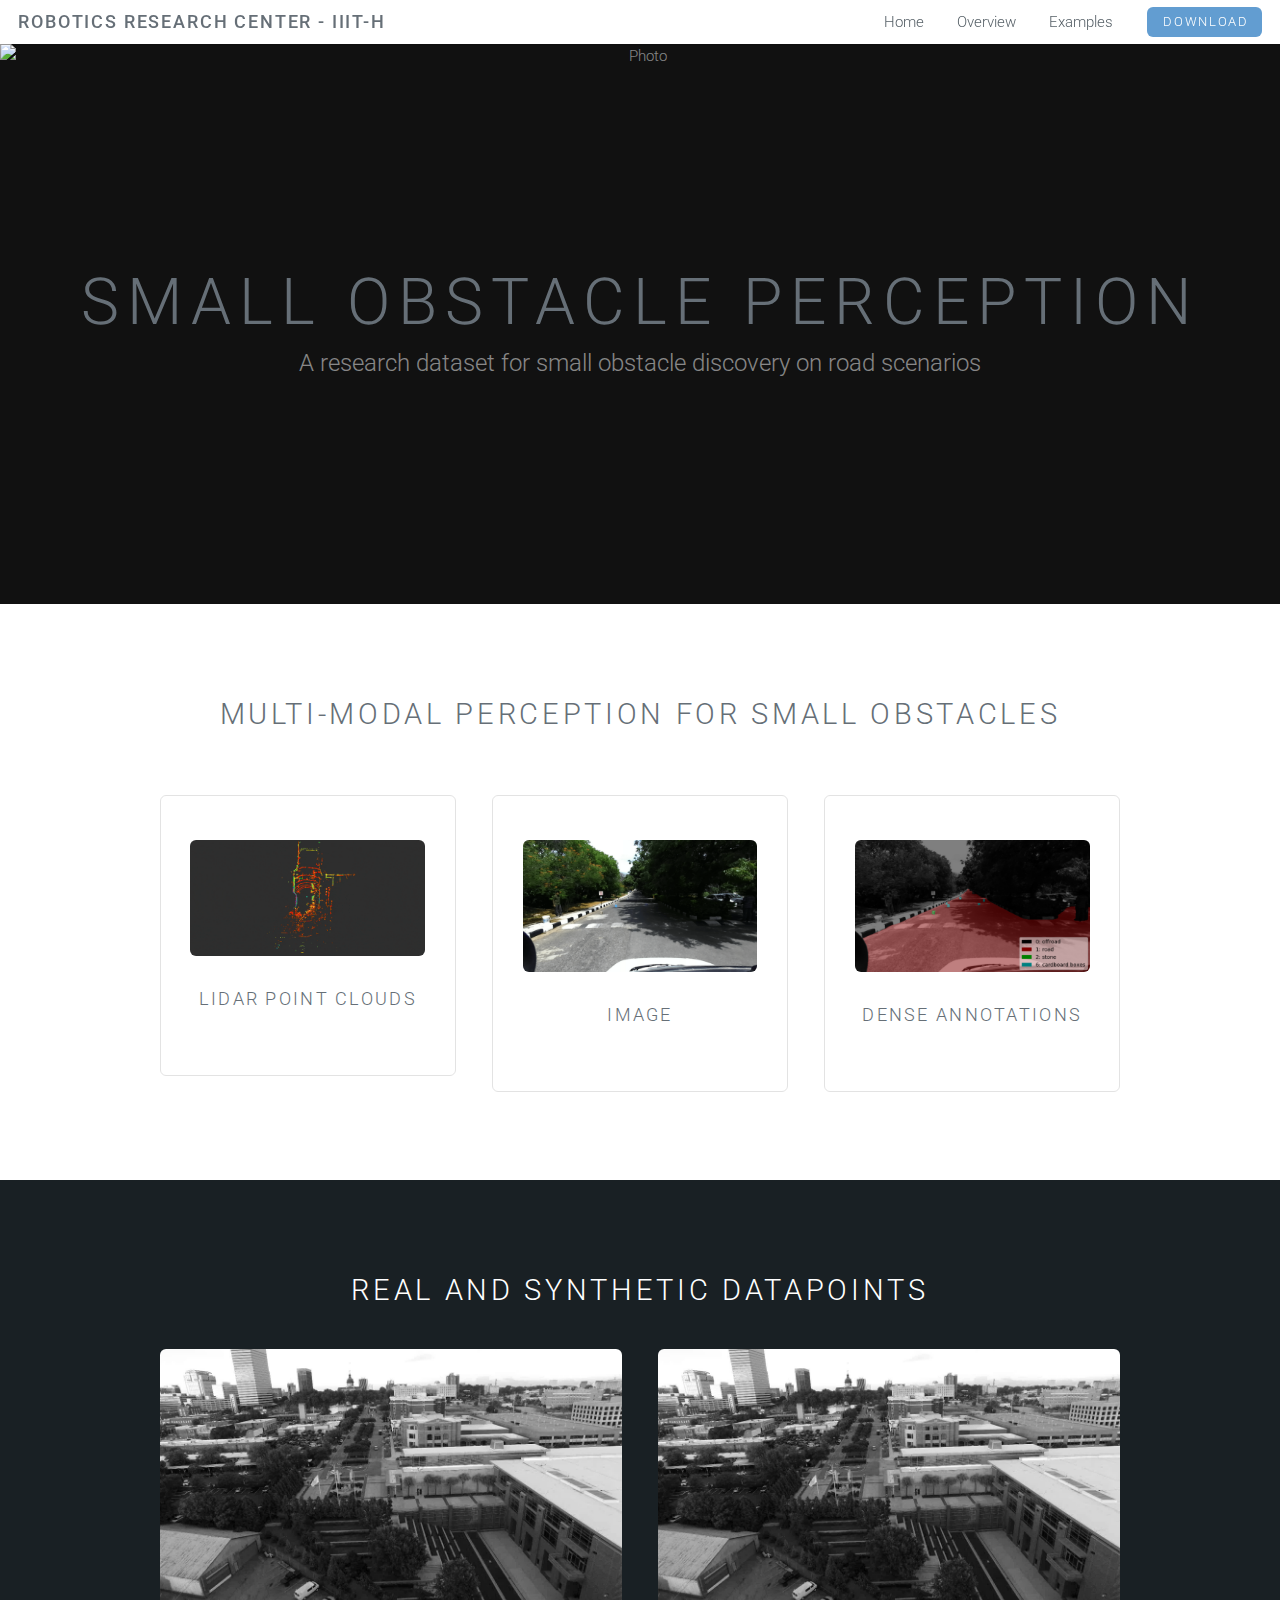
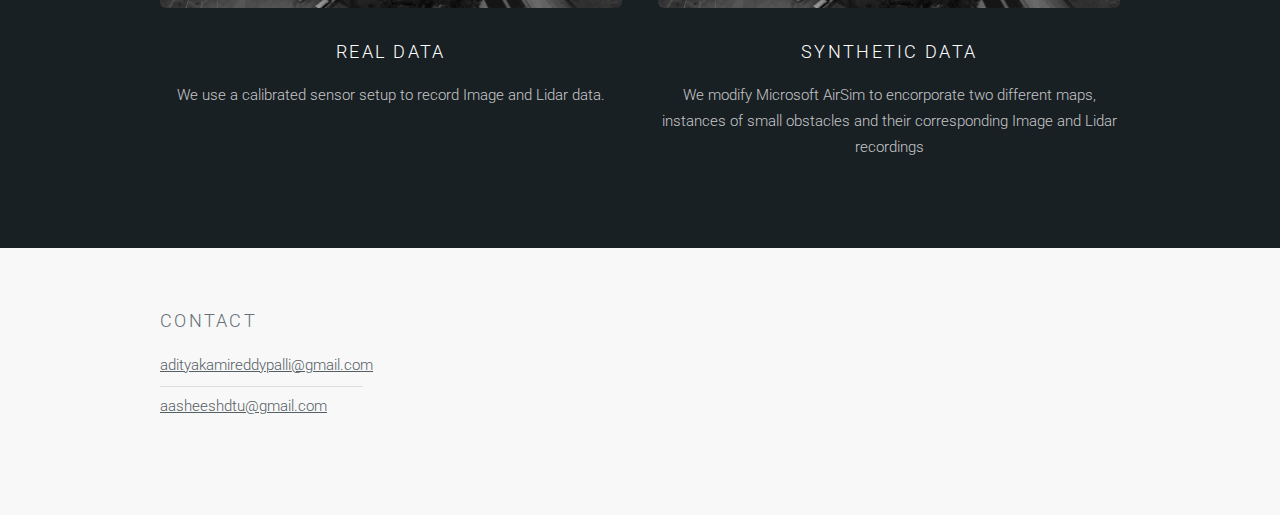
==== index.html @ 4ed05c09 "Added lazy loading" ====
<!DOCTYPE HTML>
<!--
	Ion by TEMPLATED
	templated.co @templatedco
	Released for free under the Creative Commons Attribution 3.0 license (templated.co/license)
-->
<html>
	<head>
		<title>SOD</title>
		<meta http-equiv="content-type" content="text/html; charset=utf-8" />
		<meta name="description" content="" />
		<meta name="keywords" content="" />
		<!--[if lte IE 8]><script src="js/html5shiv.js"></script><![endif]-->
		<script src="js/jquery.min.js"></script>
		<script src="js/skel.min.js"></script>
		<script src="js/skel-layers.min.js"></script>
		<script src="js/init.js"></script>
<!-- 		<script>
			window.addEventListener('load', function(){
				var allimages= document.getElementsByTagName('img');
				for (var i=0; i<allimages.length; i++) {
					if (allimages[i].getAttribute('data-src')) {
						allimages[i].setAttribute('src', allimages[i].getAttribute('data-src'));
  				    }
  				}
			}, false)
		</script> -->
		<script src="js/echo.js"></script>
		<script>
			echo.init({
		    callback: function (element, op) {
 		       console.log(element, 'has been', op + 'ed')
  	  }
		});

		// echo.render(); is also available for non-scroll callbacks
		</script>
		<noscript>
			<link rel="stylesheet" href="css/skel.css" />
			<link rel="stylesheet" href="css/style.css" />
			<link rel="stylesheet" href="css/style-xlarge.css" />
		</noscript>
	</head>
	<body id="top">

		<!-- Header -->

		<!--<img src="./images/logo.png" class="img-fluid" alt="Responsive image">-->
			<header id="header" class="skel-layers-fixed">
				<h1><a href="https://robotics.iiit.ac.in/">Robotics Research Center - IIIT-H</a></h1>
				<nav id="nav">
					<ul>
						<li><a href="index.html">Home</a></li>
						<!-- <li><a href="index.html">News</a></li> -->
						<li><a href="no-sidebar.html">Overview</a></li>
						<li><a href="examples.html">Examples</a></li>
						<!-- <li><a href="news.html">Download</a></li> -->
						<!-- <li><a href="news.html">Submit</a></li> -->
						<li><a href="download.html" class="button special">Download</a></li>
					</ul>
				</nav>
			</header>

		<!-- Banner -->
		<section id="banner">
<!-- 			<img class="lazy" src="placeholder-image.jpg" data-src="image-to-lazy-load-1x.jpg" data-srcset="image-to-lazy-load-2x.jpg 2x, image-to-lazy-load-1x.jpg 1x" alt="I'm an image!">
 -->
				<img src="images/banner.jpg"alt="Photo" data-echo="images/banner/index/test_banner.gif"  />

 				<!-- <img src="images/banner.jpg" data-src="images/banner/index/test_banner.gif" /> -->
				<!-- <img src="images/banner/index/test_banner.gif"> -->
				<!-- </img> -->
				<div class="inner">
					<h1>Small Obstacle Perception</h1>
					<p>A research dataset for small obstacle discovery on road scenarios<br />
					<!--designed by <a href="https://templated.co/">TEMPLATED</a> and released under the Creative Commons License.</p> -->
					
			<!-- 	</div>
				   <div style="position:absolute;z-index:1">
      				<img src="images/test_banner.gif">
   				</div> -->
			</section>

		<!-- 	<section id="banner">
				<div class="inner">
					<h2>This is Ion</h2>
					<p>A free responsive template by <a href="http://templated.co">TEMPLATED</a></p>
					<ul class="actions">
						<li><a href="#content" class="button big special">Sign Up</a></li>
						<li><a href="#elements" class="button big alt">Learn More</a></li>
					</ul>
				</div>
			</section> -->

		<!-- One -->
			<section id="one" class="wrapper style1">
				<header class="major">
					<h2>Multi-modal perception for small obstacles</h2>
				</header>
				<div class="container">
					<div class="row">
						<div class="4u">
							<section class="special box">
								<img class="image fit" src="images/banner.jpg"alt="Photo" data-echo="images/lidar2-min.gif"  />

								<!-- <a href="#" class="image fit"><img src="images/lidar2-min.gif" alt="" /></a> -->
								<h3>Lidar Point clouds</h3>
								<p></p>
							</section>
						</div>
						<div class="4u">
							<section class="special box">
								<img class="image fit" src="images/banner.jpg"alt="Photo" data-echo="images/data_image-min.png"  />

								<!-- <a href="#" class="image fit"><img src="images/data_image-min.png" alt="" /></a> -->
								<h3>Image</h3>
								<p></p>
							</section>
						</div>
						<div class="4u">
							<section class="special box">
								<img class="image fit" src="images/banner.jpg"alt="Photo" data-echo="images/dense_anno.png"  />

								<!-- <a href="#" class="image fit"><img src="images/dense_anno.png" alt="" /></a> -->
								<h3>Dense Annotations</h3>
								<p></p>
							</section>
						</div>
					</div>
				</div>
			</section>
			
		<!-- Two -->
			<section id="two" class="wrapper style2">
				<header class="major">
					<h2>Real and Synthetic Datapoints</h2>
					<p></p>
				</header>
				<div class="container">
					<div class="row">
						<div class="6u">
							<section class="special">
								<img class="image fit" src="images/banner.jpg"alt="Photo" data-echo="images/real-min.png"   />

								<!-- <a href="#" class="image fit"><img src="images/real-min.png" alt="" /></a> -->
								<h3>Real Data</h3>
								<p>We use a calibrated sensor setup to record Image and Lidar data.</p>
						
							</section>
						</div>
						<div class="6u">
							<section class="special">
								<img class="image fit" src="images/banner.jpg"alt="Photo" data-echo="images/synthetic-min.png"   />

								<!-- <a href="#" class="image fit"><img src="images/synthetic-min.png" alt="" /></a> -->
								<h3>Synthetic Data</h3>
								<p>We modify Microsoft AirSim to encorporate two different maps, instances of small obstacles and their corresponding Image and Lidar recordings</p>
							</section>
						</div>
					</div>
				</div>
			</section>

		<!-- Three -->
			<!--<section id="three" class="wrapper style1">
				<div class="container">
					<div class="row">
						<div class="8u">
							<section>
								<h2>Why small obstacle discovery ?</h2>
								<a href="#" class="image fit"><img src="images/pic03.jpg" alt="" /></a>
								<p>Advances in traditional Computer Vision problems, with the advent of Deep Learning, have notably percolated into industrial applications, particularly within the domain of Perception for Autonomous Intelligent Systems. Many computer vision tasks have been successfully tackled with Deep Learning techniques, particularly using Deep Convolutional Neural Networks.  The state-of-the-art in Object-detection, semantic-segmentation and instance-segmentation has been well researched and documented. These networks act as function approximators for various features present in the RGB image. Their abilities are particularly accentuated when the image has distinct features, which is why networks are able to pick up signal from noise.</p>
								<p>Small obstacles fall under the precarious position of being randomly classified, primarily because of a certain degree of lack of discernible features. Due to a general skew in their pixel frequency and their size within the frame, it seems difficult for neural networks to approximate small obstacle functions. Naturally, the question then arises, how do we pick up on small obstacle signal?</p>
								<p>We release this dataset to pose this question to the research community. We provide two modes of sensor data. Dense RGB information, which is how traditionally this problem has been tackled, and Sparse Lidar depth. Images have been densely annotated. As of now, we restrict the labels to multiple instances of small obstacles, road and off-road. We also plan to release our benchmark on this dataset</p>
							</section>
						</div>
						<div class="4u">
							<section>
								<h3>Magna massa blandit</h3>
								<p>Feugiat amet accumsan ante aliquet feugiat accumsan. Ante blandit accumsan eu amet tortor non lorem felis semper. Interdum adipiscing orci feugiat penatibus adipiscing col cubilia lorem ipsum dolor sit amet feugiat consequat.</p>
								<ul class="actions">
									<li><a href="#" class="button alt">Learn More</a></li>
								</ul>
							</section>
							<hr />
							<section>
								<h3>Ante sed commodo</h3>
								<ul class="alt">
									<li><a href="#">Erat blandit risus vis adipiscing</a></li>
									<li><a href="#">Tempus ultricies faucibus amet</a></li>
									<li><a href="#">Arcu commodo non adipiscing quis</a></li>
									<li><a href="#">Accumsan vis lacinia semper</a></li>
								</ul>
							</section>
						</div>
					</div>
				</div>
			</section>-->	
			
		<!-- Footer -->
			<footer id="footer">
				<div class="container">
					<div class="row double">
						<div class="6u">
							<div class="row collapse-at-2">
								<div class="6u">
									<h3>Contact</h3>
									<ul class="alt">
										<li><a href="#">adityakamireddypalli@gmail.com</a></li>
										<li><a href="#">aasheeshdtu@gmail.com</a></li>
									</ul>
								</div>
								<div class="6u">
									<!--<h3>Faucibus</h3>
									<ul class="alt">
										<li><a href="#">Nascetur nunc varius</a></li>
										<li><a href="#">Vis faucibus sed tempor</a></li>
										<li><a href="#">Massa amet lobortis vel</a></li>
										<li><a href="#">Nascetur nunc varius</a></li>
									</ul>-->
								</div>
							</div>
						</div>
						<div class="6u">
							<!--<h2>Aliquam Interdum</h2>
							<p>Blandit nunc tempor lobortis nunc non. Mi accumsan. Justo aliquet massa adipiscing cubilia eu accumsan id. Arcu accumsan faucibus vis ultricies adipiscing ornare ut. Mi accumsan justo aliquet.</p>-->
							<!--<ul class="icons">
								<li><a href="#" class="icon fa-twitter"><span class="label">Twitter</span></a></li>
								<li><a href="#" class="icon fa-facebook"><span class="label">Facebook</span></a></li>
								<li><a href="#" class="icon fa-instagram"><span class="label">Instagram</span></a></li>
								<li><a href="#" class="icon fa-linkedin"><span class="label">LinkedIn</span></a></li>
								<li><a href="#" class="icon fa-pinterest"><span class="label">Pinterest</span></a></li>
							</ul>-->
						</div>
					</div>
				
				</div>
			</footer>

	</body>
</html>
---- css/skel.css ----
/* Resets (http://meyerweb.com/eric/tools/css/reset/ | v2.0 | 20110126 | License: none (public domain)) */

	html,body,div,span,applet,object,iframe,h1,h2,h3,h4,h5,h6,p,blockquote,pre,a,abbr,acronym,address,big,cite,code,del,dfn,em,img,ins,kbd,q,s,samp,small,strike,strong,sub,sup,tt,var,b,u,i,center,dl,dt,dd,ol,ul,li,fieldset,form,label,legend,table,caption,tbody,tfoot,thead,tr,th,td,article,aside,canvas,details,embed,figure,figcaption,footer,header,hgroup,menu,nav,output,ruby,section,summary,time,mark,audio,video{margin:0;padding:0;border:0;font-size:100%;font:inherit;vertical-align:baseline;}article,aside,details,figcaption,figure,footer,header,hgroup,menu,nav,section{display:block;}body{line-height:1;}ol,ul{list-style:none;}blockquote,q{quotes:none;}blockquote:before,blockquote:after,q:before,q:after{content:'';content:none;}table{border-collapse:collapse;border-spacing:0;}body{-webkit-text-size-adjust:none}

/* Box Model */

	*, *:before, *:after {
		-moz-box-sizing: border-box;
		-webkit-box-sizing: border-box;
		box-sizing: border-box;
	}

/* Container */

	body {
		/* min-width: (containers) */
		min-width: 1200px;
	}

	.container {
		margin-left: auto;
		margin-right: auto;
		
		/* width: (containers) */
		width: 1200px;
	}

	/* Modifiers */
	
		.container.small {
			/* width: (containers) * 0.75; */
			width: 900px;
		}

		.container.big {
			width: 100%;

			/* max-width: (containers) * 1.25; */
			max-width: 1500px;

			/* min-width: (containers); */
			min-width: 1200px;
		}

/* Grid */

	.\31 2u { width: 100% }
	.\31 1u { width: 91.6666666667% }
	.\31 0u { width: 83.3333333333% }
	.\39 u { width: 75% }
	.\38 u { width: 66.6666666667% }
	.\37 u { width: 58.3333333333% }
	.\36 u { width: 50% }
	.\35 u { width: 41.6666666667% }
	.\34 u { width: 33.3333333333% }
	.\33 u { width: 25% }
	.\32 u { width: 16.6666666667% }
	.\31 u { width: 8.3333333333% }
	.\-11u { margin-left: 91.6666666667% }
	.\-10u { margin-left: 83.3333333333% }
	.\-9u { margin-left: 75% }
	.\-8u { margin-left: 66.6666666667% }
	.\-7u { margin-left: 58.3333333333% }
	.\-6u { margin-left: 50% }
	.\-5u { margin-left: 41.6666666667% }
	.\-4u { margin-left: 33.3333333333% }
	.\-3u { margin-left: 25% }
	.\-2u { margin-left: 16.6666666667% }
	.\-1u { margin-left: 8.3333333333% }

	/* Rows */

		.row > * {
			float: left;
		}

		.row:after {
			content: '';
			display: block;
			clear: both;
			height: 0;
		}

		.row:first-child > * {
			padding-top: 0 !important;
		}

		.row.uniform > * > :first-child {
			margin-top: 0;
		}

		.row.uniform > * > :last-child {
			margin-bottom: 0;
		}

		/* Normal */

			.row > * {
				/* padding-left: (gutters.vertical) */
				padding-left: 4em;
			}

			.row + .row > * {
				/* padding: (gutters.horizontal) 0 0 (gutters.vertical) */
				padding: 0 0 0 4em;
			}

			.row {
				/* margin-left: -(gutters.vertical) */
				margin-left: -4em;
			}

			.row + .row.uniform > * {
				/* padding: (gutters.vertical) 0 0 (gutters.vertical) */
				padding: 4em 0 0 4em;
			}

		/* Flush */

			.row.flush > * {
				padding-left: 0;
			}

			.row + .row.flush > * {
				padding: 0;
			}

			.row.flush {
				margin-left: 0;
			}

			.row + .row.uniform.flush > * {
				padding: 0;
			}

		/* Quarter */

			.row.quarter > * {
				/* padding-left: (gutters.vertical * 0.25) */
				padding-left: 1em;
			}

			.row + .row.quarter > * {
				/* padding: (gutters.horizontal * 0.25) 0 0 (gutters.vertical * 0.25) */
				padding: 0 0 0 1em;
			}

			.row.quarter {
				/* margin-left: -(gutters.vertical * 0.25) */
				margin-left: -1em;
			}

			.row + .row.uniform.quarter > * {
				/* padding: (gutters.vertical * 0.25) 0 0 (gutters.vertical * 0.25) */
				padding: 1em 0 0 1em;
			}

		/* Half */

			.row.half > * {
				/* padding-left: (gutters.vertical * 0.5) */
				padding-left: 2em;
			}

			.row + .row.half > * {
				/* padding: (gutters.horizontal * 0.5) 0 0 (gutters.vertical * 0.5) */
				padding: 0 0 0 2em;
			}

			.row.half {
				/* margin-left: -(gutters.vertical * 0.5) */
				margin-left: -2em;
			}

			.row + .row.uniform.half > * {
				/* padding: (gutters.vertical * 0.5) 0 0 (gutters.vertical * 0.5) */
				padding: 2em 0 0 2em;
			}

		/* One and (a) Half */

			.row.oneandhalf > * {
				/* padding-left: (gutters.vertical * 1.5) */
				padding-left: 6em;
			}

			.row + .row.oneandhalf > * {
				/* padding: (gutters.horizontal * 1.5) 0 0 (gutters.vertical * 1.5) */
				padding: 0 0 0 6em;
			}

			.row.oneandhalf {
				/* margin-left: -(gutters.vertical * 1.5) */
				margin-left: -6em;
			}

			.row + .row.uniform.oneandhalf > * {
				/* padding: (gutters.vertical * 1.5) 0 0 (gutters.vertical * 1.5) */
				padding: 6em 0 0 6em;
			}

		/* Double */

			.row.double > * {
				/* padding-left: (gutters.vertical * 2) */
				padding-left: 8em;
			}

			.row + .row.double > * {
				/* padding: (gutters.horizontal * 2) 0 0 (gutters.vertical * 2) */
				padding: 0 0 0 8em;
			}

			.row.double {
				/* margin-left: -(gutters.vertical * 2) */
				margin-left: -8em;
			}

			.row + .row.uniform.double > * {
				/* padding: (gutters.vertical * 2) 0 0 (gutters.vertical * 2) */
				padding: 8em 0 0 8em;
			}
---- css/style.css ----
@charset "UTF-8";
@import url(font-awesome.min.css);
@import url("http://fonts.googleapis.com/css?family=Roboto:500,300");

/*
	Ion by TEMPLATED
	templated.co @templatedco
	Released for free under the Creative Commons Attribution 3.0 license (templated.co/license)
*/

/* Basic */

	body {
		background: #fff;
	}

	body, input, select, textarea {
		color: #555f66;
		font-family: "Roboto", Helvetica, sans-serif;
		font-size: 14pt;
		font-weight: 300;
		line-height: 1.75em;
	}

	a {
		color: #629DD1;
		text-decoration: underline;
	}

		a:hover {
			text-decoration: none;
		}

	strong, b {
		color: #666f77;
		font-weight: 500;
	}

	em, i {
		font-style: italic;
	}

	p {
		margin: 0 0 2em 0;
	}

	h1, h2, h3, h4, h5, h6 {
		color: #666f77;
		font-weight: 300;
		line-height: 1em;
		margin: 0 0 1em 0;
		text-transform: uppercase;
		letter-spacing: 0.125em;
	}

		h1 a, h2 a, h3 a, h4 a, h5 a, h6 a {
			color: inherit;
			text-decoration: none;
		}

	h2 {
		font-size: 1.5em;
		line-height: 1.5em;
	}

	h3 {
		font-size: 1.25em;
		line-height: 1.5em;
	}

	h4 {
		font-size: 1em;
		line-height: 1.5em;
	}

	h5 {
		font-size: 0.9em;
		line-height: 1.5em;
	}

	h6 {
		font-size: 0.7em;
		line-height: 1.5em;
	}

	sub {
		font-size: 0.8em;
		position: relative;
		top: 0.5em;
	}

	sup {
		font-size: 0.8em;
		position: relative;
		top: -0.5em;
	}

	hr {
		border: 0;
		border-bottom: solid 1px rgba(144, 144, 144, 0.25);
		margin: 3em 0;
	}

		hr.major {
			margin: 2em 0 5em 0;
		}

	blockquote {
		border-left: solid 4px rgba(144, 144, 144, 0.25);
		font-style: italic;
		margin: 0 0 2em 0;
		padding: 0.5em 0 0.5em 2em;
	}

	code {
		background: rgba(144, 144, 144, 0.075);
		border-radius: 6px;
		border: solid 1px rgba(144, 144, 144, 0.25);
		font-family: "Courier New", monospace;
		font-size: 0.9em;
		margin: 0 0.25em;
		padding: 0.25em 0.65em;
	}

	pre {
		-webkit-overflow-scrolling: touch;
		font-family: "Courier New", monospace;
		font-size: 0.9em;
		margin: 0 0 2em 0;
		overflow-x: auto;
	}

		pre code {
			display: block;
			line-height: 1.75em;
			padding: 1em 1.5em;
		}

	.align-left {
		text-align: left;
	}

	.align-center {
		text-align: center;
	}

	.align-right {
		text-align: right;
	}

/* Section/Article */

	section.special, article.special {
		text-align: center;
	}

	header p {
		color: #bbb;
		position: relative;
		margin: 0 0 1.5em 0;
	}

	header h2 + p {
		font-size: 1.25em;
		margin-top: -1em;
		line-height: 1.5em;
	}

	header h3 + p {
		font-size: 1.1em;
		margin-top: -0.85em;
		line-height: 1.5em;
	}

	header h4 + p,
	header h5 + p,
	header h6 + p {
		font-size: 0.9em;
		margin-top: -0.75em;
		line-height: 1.5em;
	}

	header.major {
		text-align: center;
		margin: 0 0 4em 0;
	}

		header.major h2 {
			font-size: 2em;
		}

		header.major h2 + p {
			font-size: 1.5em;
			margin: -1em 0 2em 0;
		}

/* Form */

	form {
		margin: 0 0 2em 0;
	}

	label {
		color: #666f77;
		display: block;
		font-size: 0.9em;
		font-weight: 500;
		margin: 0 0 1em 0;
	}

	input[type="text"],
	input[type="password"],
	input[type="email"],
	select,
	textarea {
		-moz-appearance: none;
		-webkit-appearance: none;
		-o-appearance: none;
		-ms-appearance: none;
		appearance: none;
		background: rgba(144, 144, 144, 0.075);
		border-radius: 6px;
		border: none;
		border: solid 1px rgba(144, 144, 144, 0.25);
		color: inherit;
		display: block;
		outline: 0;
		padding: 0 1em;
		text-decoration: none;
		width: 100%;
	}

		input[type="text"]:invalid,
		input[type="password"]:invalid,
		input[type="email"]:invalid,
		select:invalid,
		textarea:invalid {
			box-shadow: none;
		}

		input[type="text"]:focus,
		input[type="password"]:focus,
		input[type="email"]:focus,
		select:focus,
		textarea:focus {
			border-color: #629DD1;
			box-shadow: 0 0 0 1px #629DD1;
		}

	.select-wrapper {
		text-decoration: none;
		display: block;
		position: relative;
	}

		.select-wrapper:before {
			content: "";
			-moz-osx-font-smoothing: grayscale;
			-webkit-font-smoothing: antialiased;
			font-family: FontAwesome;
			font-style: normal;
			font-weight: normal;
			text-transform: none !important;
		}

		.select-wrapper:before {
			color: rgba(144, 144, 144, 0.25);
			display: block;
			height: 2.75em;
			line-height: 2.75em;
			pointer-events: none;
			position: absolute;
			right: 0;
			text-align: center;
			top: 0;
			width: 2.75em;
		}

		.select-wrapper select::-ms-expand {
			display: none;
		}

	input[type="text"],
	input[type="password"],
	input[type="email"],
	select {
		height: 2.75em;
	}

	textarea {
		padding: 0.75em 1em;
	}

	input[type="checkbox"],
	input[type="radio"] {
		-moz-appearance: none;
		-webkit-appearance: none;
		-o-appearance: none;
		-ms-appearance: none;
		appearance: none;
		display: block;
		float: left;
		margin-right: -2em;
		opacity: 0;
		width: 1em;
		z-index: -1;
	}

		input[type="checkbox"] + label,
		input[type="radio"] + label {
			text-decoration: none;
			color: #555f66;
			cursor: pointer;
			display: inline-block;
			font-size: 1em;
			font-weight: 300;
			padding-left: 2.4em;
			padding-right: 0.75em;
			position: relative;
		}

			input[type="checkbox"] + label:before,
			input[type="radio"] + label:before {
				-moz-osx-font-smoothing: grayscale;
				-webkit-font-smoothing: antialiased;
				font-family: FontAwesome;
				font-style: normal;
				font-weight: normal;
				text-transform: none !important;
			}

			input[type="checkbox"] + label:before,
			input[type="radio"] + label:before {
				background: rgba(144, 144, 144, 0.075);
				border-radius: 6px;
				border: solid 1px rgba(144, 144, 144, 0.25);
				content: '';
				display: inline-block;
				height: 1.65em;
				left: 0;
				line-height: 1.58125em;
				position: absolute;
				text-align: center;
				top: 0;
				width: 1.65em;
			}

		input[type="checkbox"]:checked + label:before,
		input[type="radio"]:checked + label:before {
			background: #192024;
			border-color: #192024;
			color: #ffffff;
			content: '\f00c';
		}

		input[type="checkbox"]:focus + label:before,
		input[type="radio"]:focus + label:before {
			border-color: #629DD1;
			box-shadow: 0 0 0 1px #629DD1;
		}

	input[type="checkbox"] + label:before {
		border-radius: 6px;
	}

	input[type="radio"] + label:before {
		border-radius: 100%;
	}

	::-webkit-input-placeholder {
		color: #bbb !important;
		opacity: 1.0;
	}

	:-moz-placeholder {
		color: #bbb !important;
		opacity: 1.0;
	}

	::-moz-placeholder {
		color: #bbb !important;
		opacity: 1.0;
	}

	:-ms-input-placeholder {
		color: #bbb !important;
		opacity: 1.0;
	}

	.formerize-placeholder {
		color: #bbb !important;
		opacity: 1.0;
	}

/* Box */

	.box {
		border-radius: 6px;
		border: solid 1px rgba(144, 144, 144, 0.25);
		margin-bottom: 2em;
		padding: 3em 2em;
	}

		.box > :last-child,
		.box > :last-child > :last-child,
		.box > :last-child > :last-child > :last-child {
			margin-bottom: 0;
		}

		.box.alt {
			border: 0;
			border-radius: 0;
			padding: 0;
		}

/* Icon */

	.icon {
		text-decoration: none;
		border-bottom: none;
		position: relative;
	}

		.icon:before {
			-moz-osx-font-smoothing: grayscale;
			-webkit-font-smoothing: antialiased;
			font-family: FontAwesome;
			font-style: normal;
			font-weight: normal;
			text-transform: none !important;
		}

		.icon > .label {
			display: none;
		}

		.icon.major {
			display: inline-block;
			margin: 0 0 1.25em 0;
			color: #ffffff;
			background: #629DD1;
			width: 3em;
			height: 3em;
			font-size: 2em;
			text-align: center;
			line-height: 3em;
			border-radius: 100%;
			box-shadow: 0 0 0 10px #fff, 0 0 0 11px rgba(144, 144, 144, 0.25);
		}

/* Image */

	.image {
		border-radius: 6px;
		border: 0;
		display: inline-block;
		position: relative;
	}

		.image img {
			border-radius: 6px;
			display: block;
		}

		.image.left {
			float: left;
			padding: 0 1.5em 1em 0;
			top: 0.25em;
		}

		.image.right {
			float: right;
			padding: 0 0 1em 1.5em;
			top: 0.25em;
		}

		.image.fit {
			display: block;
			margin: 0 0 2em 0;
			width: 100%;
		}

			.image.fit img {
				display: block;
				width: 100%;
			}

/* List */

	ol {
		list-style: decimal;
		margin: 0 0 2em 0;
		padding-left: 1.25em;
	}

		ol li {
			padding-left: 0.25em;
		}

	ul {
		list-style: disc;
		margin: 0 0 2em 0;
		padding-left: 1em;
	}

		ul li {
			padding-left: 0.5em;
		}

		ul.alt {
			list-style: none;
			padding-left: 0;
		}

			ul.alt li {
				border-top: solid 1px rgba(144, 144, 144, 0.25);
				padding: 0.5em 0;
			}

				ul.alt li:first-child {
					border-top: 0;
					padding-top: 0;
				}

		ul.icons {
			cursor: default;
			list-style: none;
			padding-left: 0;
		}

			ul.icons li {
				display: inline-block;
				padding: 0 1.25em 0 0;
			}

				ul.icons li:last-child {
					padding-right: 0;
				}

				ul.icons li .icon:before {
					font-size: 1.5em;
				}

		ul.actions {
			cursor: default;
			list-style: none;
			padding-left: 0;
		}

			ul.actions li {
				display: inline-block;
				padding: 0 1em 0 0;
				vertical-align: middle;
			}

				ul.actions li:last-child {
					padding-right: 0;
				}

			ul.actions.small li {
				padding: 0 0.5em 0 0;
			}

			ul.actions.vertical li {
				display: block;
				padding: 1em 0 0 0;
			}

				ul.actions.vertical li:first-child {
					padding-top: 0;
				}

				ul.actions.vertical li > * {
					margin-bottom: 0;
				}

			ul.actions.vertical.small li {
				padding: 0.5em 0 0 0;
			}

				ul.actions.vertical.small li:first-child {
					padding-top: 0;
				}

			ul.actions.fit {
				display: table;
				margin-left: -1em;
				padding: 0;
				table-layout: fixed;
				width: calc(100% + 1em);
			}

				ul.actions.fit li {
					display: table-cell;
					padding: 0 0 0 1em;
				}

					ul.actions.fit li > * {
						margin-bottom: 0;
					}

				ul.actions.fit.small {
					margin-left: -0.5em;
					width: calc(100% + 0.5em);
				}

					ul.actions.fit.small li {
						padding: 0 0 0 0.5em;
					}

	dl {
		margin: 0 0 2em 0;
	}

/* Table */

	.table-wrapper {
		-webkit-overflow-scrolling: touch;
		overflow-x: auto;
	}

	table {
		margin: 0 0 2em 0;
		width: 100%;
	}

		table tbody tr {
			border: solid 1px rgba(144, 144, 144, 0.25);
			border-left: 0;
			border-right: 0;
		}

			table tbody tr:nth-child(2n + 1) {
				background-color: rgba(144, 144, 144, 0.075);
			}

		table td {
			padding: 0.75em 0.75em;
		}

		table th {
			color: #666f77;
			font-size: 0.9em;
			font-weight: 500;
			padding: 0 0.75em 0.75em 0.75em;
			text-align: left;
		}

		table thead {
			border-bottom: solid 2px rgba(144, 144, 144, 0.25);
		}

		table tfoot {
			border-top: solid 2px rgba(144, 144, 144, 0.25);
		}

		table.alt {
			border-collapse: separate;
		}

			table.alt tbody tr td {
				border: solid 1px rgba(144, 144, 144, 0.25);
				border-left-width: 0;
				border-top-width: 0;
			}

				table.alt tbody tr td:first-child {
					border-left-width: 1px;
				}

			table.alt tbody tr:first-child td {
				border-top-width: 1px;
			}

			table.alt thead {
				border-bottom: 0;
			}

			table.alt tfoot {
				border-top: 0;
			}

/* Button */

	input[type="submit"],
	input[type="reset"],
	input[type="button"],
	.button {
		-moz-appearance: none;
		-webkit-appearance: none;
		-o-appearance: none;
		-ms-appearance: none;
		appearance: none;
		-moz-transition: background-color 0.2s ease-in-out, color 0.2s ease-in-out;
		-webkit-transition: background-color 0.2s ease-in-out, color 0.2s ease-in-out;
		-o-transition: background-color 0.2s ease-in-out, color 0.2s ease-in-out;
		-ms-transition: background-color 0.2s ease-in-out, color 0.2s ease-in-out;
		transition: background-color 0.2s ease-in-out, color 0.2s ease-in-out;
		background-color: #192024;
		border-radius: 6px;
		border: 0;
		color: #ffffff !important;
		cursor: pointer;
		display: inline-block;
		font-weight: 300;
		text-transform: uppercase;
		letter-spacing: 0.125em;
		font-size: 0.9em;
		height: 2.85em;
		line-height: 2.85em;
		padding: 0 1.75em;
		text-align: center;
		text-decoration: none;
		white-space: nowrap;
		text-indent: 0.25em;
	}

		input[type="submit"]:hover,
		input[type="reset"]:hover,
		input[type="button"]:hover,
		.button:hover {
			background-color: #232d33;
		}

		input[type="submit"]:active,
		input[type="reset"]:active,
		input[type="button"]:active,
		.button:active {
			background-color: #0f1315;
		}

		input[type="submit"].icon,
		input[type="reset"].icon,
		input[type="button"].icon,
		.button.icon {
			padding-left: 1.35em;
		}

			input[type="submit"].icon:before,
			input[type="reset"].icon:before,
			input[type="button"].icon:before,
			.button.icon:before {
				margin-right: 0.5em;
			}

		input[type="submit"].fit,
		input[type="reset"].fit,
		input[type="button"].fit,
		.button.fit {
			display: block;
			margin: 0 0 1em 0;
			width: 100%;
		}

		input[type="submit"].small,
		input[type="reset"].small,
		input[type="button"].small,
		.button.small {
			font-size: 0.7em;
		}

		input[type="submit"].big,
		input[type="reset"].big,
		input[type="button"].big,
		.button.big {
			font-size: 1.2em;
			height: 2.65em;
			line-height: 2.65em;
		}

		input[type="submit"].alt,
		input[type="reset"].alt,
		input[type="button"].alt,
		.button.alt {
			background-color: transparent;
			box-shadow: inset 0 0 0 1px rgba(144, 144, 144, 0.25);
			color: #666f77 !important;
		}

			input[type="submit"].alt:hover,
			input[type="reset"].alt:hover,
			input[type="button"].alt:hover,
			.button.alt:hover {
				background-color: rgba(144, 144, 144, 0.075);
			}

			input[type="submit"].alt:active,
			input[type="reset"].alt:active,
			input[type="button"].alt:active,
			.button.alt:active {
				background-color: rgba(144, 144, 144, 0.2);
			}

			input[type="submit"].alt.icon:before,
			input[type="reset"].alt.icon:before,
			input[type="button"].alt.icon:before,
			.button.alt.icon:before {
				color: #bbb;
			}

		input[type="submit"].special,
		input[type="reset"].special,
		input[type="button"].special,
		.button.special {
			background-color: #629DD1;
			color: #ffffff !important;
		}

			input[type="submit"].special:hover,
			input[type="reset"].special:hover,
			input[type="button"].special:hover,
			.button.special:hover {
				background-color: #76a9d7;
			}

			input[type="submit"].special:active,
			input[type="reset"].special:active,
			input[type="button"].special:active,
			.button.special:active {
				background-color: #4e91cb;
			}

		input[type="submit"].disabled, input[type="submit"]:disabled,
		input[type="reset"].disabled,
		input[type="reset"]:disabled,
		input[type="button"].disabled,
		input[type="button"]:disabled,
		.button.disabled,
		.button:disabled {
			background-color: #555f66 !important;
			box-shadow: inset 0 -0.15em 0 0 rgba(0, 0, 0, 0.15);
			color: #fff !important;
			cursor: default;
			opacity: 0.25;
		}

/* Wrapper */

	.wrapper {
		padding: 6em 0 4em 0;
	}

		.wrapper.style1 {
			background: #fff;
			color: #555f66;
		}

		.wrapper.style2 {
			background: #192024;
			color: #c5c7c8;
		}

			.wrapper.style2 h2, .wrapper.style2 h3, .wrapper.style2 h4, .wrapper.style2 h5, .wrapper.style2 h6 {
				color: #ffffff;
			}

			.wrapper.style2 header p {
				color: #a3a5a7;
			}

			.wrapper.style2 .button.alt {
				box-shadow: inset 0 0 0 1px rgba(144, 144, 144, 0.75);
				color: #ffffff !important;
			}

				.wrapper.style2 .button.alt:hover {
					background-color: rgba(144, 144, 144, 0.275);
				}

				.wrapper.style2 .button.alt:active {
					background-color: rgba(144, 144, 144, 0.4);
				}

				.wrapper.style2 .button.alt.icon:before {
					color: #a3a5a7;
				}

/* Header */

	#skel-layers-wrapper {
		padding-top: 3em;
	}

	#header {
		background: #fff;
		color: #555f66;
		cursor: default;
		height: 3em;
		left: 0;
		line-height: 3em;
		position: fixed;
		top: 0;
		width: 100%;
		z-index: 10000;
		box-shadow: 0 0 0.1em 0 rgba(0, 0, 0, 0.25);
	}

		#header h1 {
			color: #666f77;
			font-weight: 500;
			height: inherit;
			left: 1.25em;
			line-height: inherit;
			margin: 0;
			padding: 0;
			position: absolute;
			top: 0;
		}

			#header h1 a {
				font-size: 1.25em;
			}

		#header nav {
			height: inherit;
			line-height: inherit;
			position: absolute;
			right: 1.25em;
			top: 0;
			vertical-align: middle;
		}

			#header nav > ul {
				list-style: none;
				margin: 0;
				padding-left: 0;
			}

				#header nav > ul > li {
					border-radius: 6px;
					display: inline-block;
					margin-left: 2em;
					padding-left: 0;
				}

					#header nav > ul > li a {
						-moz-transition: color 0.2s ease-in-out;
						-webkit-transition: color 0.2s ease-in-out;
						-o-transition: color 0.2s ease-in-out;
						-ms-transition: color 0.2s ease-in-out;
						transition: color 0.2s ease-in-out;
						color: #555f66;
						display: inline-block;
						text-decoration: none;
					}

						#header nav > ul > li a:hover {
							color: #629DD1;
						}

					#header nav > ul > li:first-child {
						margin-left: 0;
					}

					#header nav > ul > li .button {
						height: 2.25em;
						line-height: 2.25em;
						margin-bottom: 0;
						padding: 0 1em;
						position: relative;
						top: -0.075em;
						vertical-align: middle;
					}

		#header .container {
			position: relative;
		}

			#header .container h1 {
				left: 0;
			}

			#header .container nav {
				right: 0;
			}

/* Banner */
#banner {
  -ms-flex-align: center;
  -ms-flex-pack: center;
  background-color: #111111;
  color: rgba(255, 255, 255, 0.5);
  -moz-align-items: center;
  -webkit-align-items: center;
  -ms-align-items: center;
  align-items: center;
  display: -moz-flex;
  display: -webkit-flex;
  display: -ms-flex;
  display: flex;
  -moz-justify-content: center;
  -webkit-justify-content: center;
  -ms-justify-content: center;
  justify-content: center;
  /*background-image: url("../../images/test_banner.gif");*/
  background-position: center;
  background-repeat: no-repeat;
  background-size: cover;
  border-top: 0;
  display: -ms-flexbox;
  height: 35rem !important;
  min-height: 35rem;
  overflow: hidden;
  position: relative;
  text-align: center;
  width: 100%; }
/*  #banner input, #banner select, #banner textarea {
    color: #ffffff; }
  #banner a {
    color: #ffffff; }
  #banner strong, #banner b {
    color: #ffffff; }
  #banner h1, #banner h2, #banner h3, #banner h4, #banner h5, #banner h6 {
    color: #ffffff; }
  #banner blockquote {
    border-left-color: rgba(255, 255, 255, 0.25); }
  #banner code {
    background: rgba(255, 255, 255, 0.075);
    border-color: rgba(255, 255, 255, 0.25); }
  #banner hr {
    border-bottom-color: rgba(255, 255, 255, 0.25); }
  #banner input[type="submit"],
  #banner input[type="reset"],
  #banner input[type="button"],
  #banner button,*/
  /*#banner .button {
    background-color: transparent;
    box-shadow: inset 0 0 0 1px #ffffff;
    color: #ffffff !important; }
    #banner input[type="submit"]:hover,
    #banner input[type="reset"]:hover,
    #banner input[type="button"]:hover,
    #banner button:hover,
    #banner .button:hover {
      box-shadow: inset 0 0 0 1px #ffffff;
      color: #ffffff !important; }
      #banner input[type="submit"]:hover:active,
      #banner input[type="reset"]:hover:active,
      #banner input[type="button"]:hover:active,
      #banner button:hover:active,
      #banner .button:hover:active {
        background-color: rgba(206, 27, 40, 0.25); }
    #banner input[type="submit"].primary,
    #banner input[type="reset"].primary,
    #banner input[type="button"].primary,
    #banner button.primary,
    #banner .button.primary {
      box-shadow: none;
      background-color: #ce1b28;
      color: #ffffff !important; }
      #banner input[type="submit"].primary:hover,
      #banner input[type="reset"].primary:hover,
      #banner input[type="button"].primary:hover,
      #banner button.primary:hover,
      #banner .button.primary:hover {
        background-color: #e2212f;
        box-shadow: none; }
        #banner input[type="submit"].primary:hover:active,
        #banner input[type="reset"].primary:hover:active,
        #banner input[type="button"].primary:hover:active,
        #banner button.primary:hover:active,
        #banner .button.primary:hover:active {
          background-color: #b71824; }*/
 /* #banner label {
    color: #ffffff; }
  #banner input[type="text"],
  #banner input[type="password"],
  #banner input[type="email"],
  #banner input[type="tel"],
  #banner input[type="search"],
  #banner input[type="url"],
  #banner select,
  #banner textarea {
    background-color: rgba(255, 255, 255, 0.075);
    border-color: rgba(255, 255, 255, 0.25); }
    #banner input[type="text"]:focus,
    #banner input[type="password"]:focus,
    #banner input[type="email"]:focus,
    #banner input[type="tel"]:focus,
    #banner input[type="search"]:focus,
    #banner input[type="url"]:focus,
    #banner select:focus,
    #banner textarea:focus {
      border-color: #ce1b28;
      box-shadow: 0 0 0 1px #ce1b28; }*/
 /* #banner select {
    background-image: url("data:image/svg+xml;charset=utf8,%3Csvg xmlns='http://www.w3.org/2000/svg' width='40' height='40' preserveAspectRatio='none' viewBox='0 0 40 40'%3E%3Cpath d='M9.4,12.3l10.4,10.4l10.4-10.4c0.2-0.2,0.5-0.4,0.9-0.4c0.3,0,0.6,0.1,0.9,0.4l3.3,3.3c0.2,0.2,0.4,0.5,0.4,0.9 c0,0.4-0.1,0.6-0.4,0.9L20.7,31.9c-0.2,0.2-0.5,0.4-0.9,0.4c-0.3,0-0.6-0.1-0.9-0.4L4.3,17.3c-0.2-0.2-0.4-0.5-0.4-0.9 c0-0.4,0.1-0.6,0.4-0.9l3.3-3.3c0.2-0.2,0.5-0.4,0.9-0.4S9.1,12.1,9.4,12.3z' fill='rgba(255, 255, 255, 0.25)' /%3E%3C/svg%3E"); }
    #banner select option {
      color: rgba(255, 255, 255, 0.5);
      background-color: #111111; }*/
  /*#banner input[type="checkbox"] + label,
  #banner input[type="radio"] + label {
    color: rgba(255, 255, 255, 0.5); }
    #banner input[type="checkbox"] + label:before,
    #banner input[type="radio"] + label:before {
      background: rgba(255, 255, 255, 0.075);
      border-color: rgba(255, 255, 255, 0.25); }
  #banner input[type="checkbox"]:checked + label:before,
  #banner input[type="radio"]:checked + label:before {
    background-color: #ce1b28;
    border-color: #ce1b28;
    color: #ffffff; }
  #banner input[type="checkbox"]:focus + label:before,
  #banner input[type="radio"]:focus + label:before {
    border-color: #ce1b28;
    box-shadow: 0 0 0 1px #ce1b28; }*/
/*  #banner ::-webkit-input-placeholder {
    color: rgba(255, 255, 255, 0.4) !important; }
  #banner :-moz-placeholder {
    color: rgba(255, 255, 255, 0.4) !important; }
  #banner ::-moz-placeholder {
    color: rgba(255, 255, 255, 0.4) !important; }
  #banner :-ms-input-placeholder {
    color: rgba(255, 255, 255, 0.4) !important; }
  #banner ul.alt li {
    border-top-color: rgba(255, 255, 255, 0.25); }
  #banner table tbody tr {
    border-color: rgba(255, 255, 255, 0.25); }
    #banner table tbody tr:nth-child(2n + 1) {
      background-color: rgba(255, 255, 255, 0.075); }
  #banner table th {
    color: #ffffff; }
  #banner table thead {
    border-bottom-color: rgba(255, 255, 255, 0.25); }
  #banner table tfoot {
    border-top-color: rgba(255, 255, 255, 0.25); }
  #banner table.alt tbody tr td {
    border-color: rgba(255, 255, 255, 0.25); }
  #banner .highlights .content {
    background: #111111;
    box-shadow: 0px 0px 4px 1px rgba(255, 255, 255, 0.025); }*/
  #banner .testimonials .content {
    background: #111111;
    box-shadow: 0px 0px 4px 1px rgba(255, 255, 255, 0.025); }
    #banner .testimonials .content .credit strong {
      color: #ce1b28; }
  #banner > .inner {
    -moz-transform: scale(1.0);
    -webkit-transform: scale(1.0);
    -ms-transform: scale(1.0);
    transform: scale(1.0);
    -moz-transition: opacity 1s ease, -moz-transform 1s ease;
    -webkit-transition: opacity 1s ease, -webkit-transform 1s ease;
    -ms-transition: opacity 1s ease, -ms-transform 1s ease;
    transition: opacity 1s ease, transform 1s ease;
    opacity: 1;
    position: relative;
    z-index: 3; }
    #banner > .inner > :last-child {
      margin-bottom: 0; }
  #banner h1 {
    font-size: 4rem;
    margin-bottom: 1rem; }
  #banner p {
    font-size: 1.5rem; }
  #banner a {
    color: rgba(255, 255, 255, 0.5);
    text-decoration: none; }
    #banner a:hover {
      color: #ffffff; }
  #banner img {
    -moz-transform: translateX(50%) translateY(50%);
    -webkit-transform: translateX(50%) translateY(50%);
    -ms-transform: translateX(50%) translateY(50%);
    transform: translateX(50%) translateY(50%);
    bottom: 50%;
    height: auto;
    min-height: 100%;
    min-width: 100%;
    overflow: hidden;
    position: absolute;
    right: 50%;
    width: auto; }
 /* #banner:before {
    -moz-transition: opacity 3s ease;
    -webkit-transition: opacity 3s ease;
    -ms-transition: opacity 3s ease;
    transition: opacity 3s ease;
    -moz-transition-delay: 1.25s;
    -webkit-transition-delay: 1.25s;
    -ms-transition-delay: 1.25s;
    transition-delay: 1.25s;
    background: #111111;
    content: '';
    display: block;
    height: 100%;
    left: 0;
    opacity: 0.45;
    position: absolute;
    top: 0;
    width: 100%;
    z-index: 1; }
  #banner:after {
    background: linear-gradient(135deg, #ce1b28 0%, #111111 74%);
    content: ' ';
    display: block;
    height: 100%;
    left: 0;
    opacity: 0.6;
    position: absolute;
    top: 0;
    webkit-linear-gradientidth: 100%;
    width: 100%;
    z-index: 1; }
  #banner.small {
    height: 30vh !important;
    min-height: 30vh; }
  @media screen and (max-width: 1280px) {
    #banner video {
      display: none; } }
  @media screen and (max-width: 736px) {
    #banner {
      height: auto !important;
      min-height: 0;
      padding: 4rem 2rem 4rem 2rem; }
      #banner .inner {
        width: 100%; }
      #banner h1 {
        font-size: 1.75rem;
        margin-bottom: 0.5rem;
        padding-bottom: 0; }
      #banner p {
        font-size: 1.25rem; }
      #banner br {
        display: none; }
      #banner .button {
        width: 100%; } }
  @media screen and (max-width: 480px) {
    #banner p {
      font-size: 1rem; } }
  body.is-preload #banner .inner {
    -moz-transform: scale(0.99);
    -webkit-transform: scale(0.99);
    -ms-transform: scale(0.99);
    transform: scale(0.99);
    opacity: 0; }
  body.is-preload #banner:before {
    opacity: 1; }*/

/*
	#banner {
		background-color: #666666;
		background-image: url("../images/banner.jpg");
		background-size: cover;
		background-position: center center;
		background-repeat: no-repeat;
		color: #d8d8d8;
		padding: 14em 0;
		text-align: center;
		position: relative;
	}

		#banner:before {
			content: '';
			position: absolute;
			left: 0;
			top: 0;
			width: 100%;
			height: 100%;
			background: rgba(64, 72, 80, 0.25);
		}

		#banner .inner {
			position: relative;
			z-index: 1;
		}

			#banner .inner :last-child {
				margin-bottom: 0;
			}

		#banner h2, #banner h3, #banner h4, #banner h5, #banner h6 {
			color: #ffffff;
		}

		#banner .button.alt {
			box-shadow: inset 0 0 0 1px rgba(144, 144, 144, 0.75);
			color: #ffffff !important;
		}

			#banner .button.alt:hover {
				background-color: rgba(144, 144, 144, 0.275);
			}

			#banner .button.alt:active {
				background-color: rgba(144, 144, 144, 0.4);
			}

			#banner .button.alt.icon:before {
				color: #c1c1c1;
			}

		#banner .button {
			min-width: 12em;
		}

		#banner h2 {
			font-size: 3.5em;
			line-height: 1em;
			margin: 0 0 0.5em 0;
			padding: 0;
		}

		#banner p {
			font-size: 1.5em;
			margin-bottom: 2em;
		}

			#banner p a {
				color: #ffffff;
				text-decoration: none;
			}
*/
/* Footer */

	#footer {
		background: #f8f8f8;
		padding: 4em 0 6em 0;
	}

		#footer a {
			color: inherit;
		}

		#footer .copyright {
			color: #bbb;
			font-size: 0.9em;
			margin: 2em 0 0 0;
			padding: 0;
			text-align: center;
		}

			#footer .copyright li {
				border-left: solid 1px rgba(144, 144, 144, 0.25);
				display: inline-block;
				list-style: none;
				margin-left: 1.5em;
				padding-left: 1.5em;
			}

				#footer .copyright li:first-child {
					border-left: 0;
					margin-left: 0;
					padding-left: 0;
				}

		#footer .icons a {
			color: #bbb;
		}
---- css/style-xlarge.css ----
/*
	Ion by TEMPLATED
	templated.co @templatedco
	Released for free under the Creative Commons Attribution 3.0 license (templated.co/license)
*/

/* Basic */

	body, input, select, textarea {
		font-size: 12pt;
	}

/* Banner */

	#banner {
		padding: 9em 0;
	}
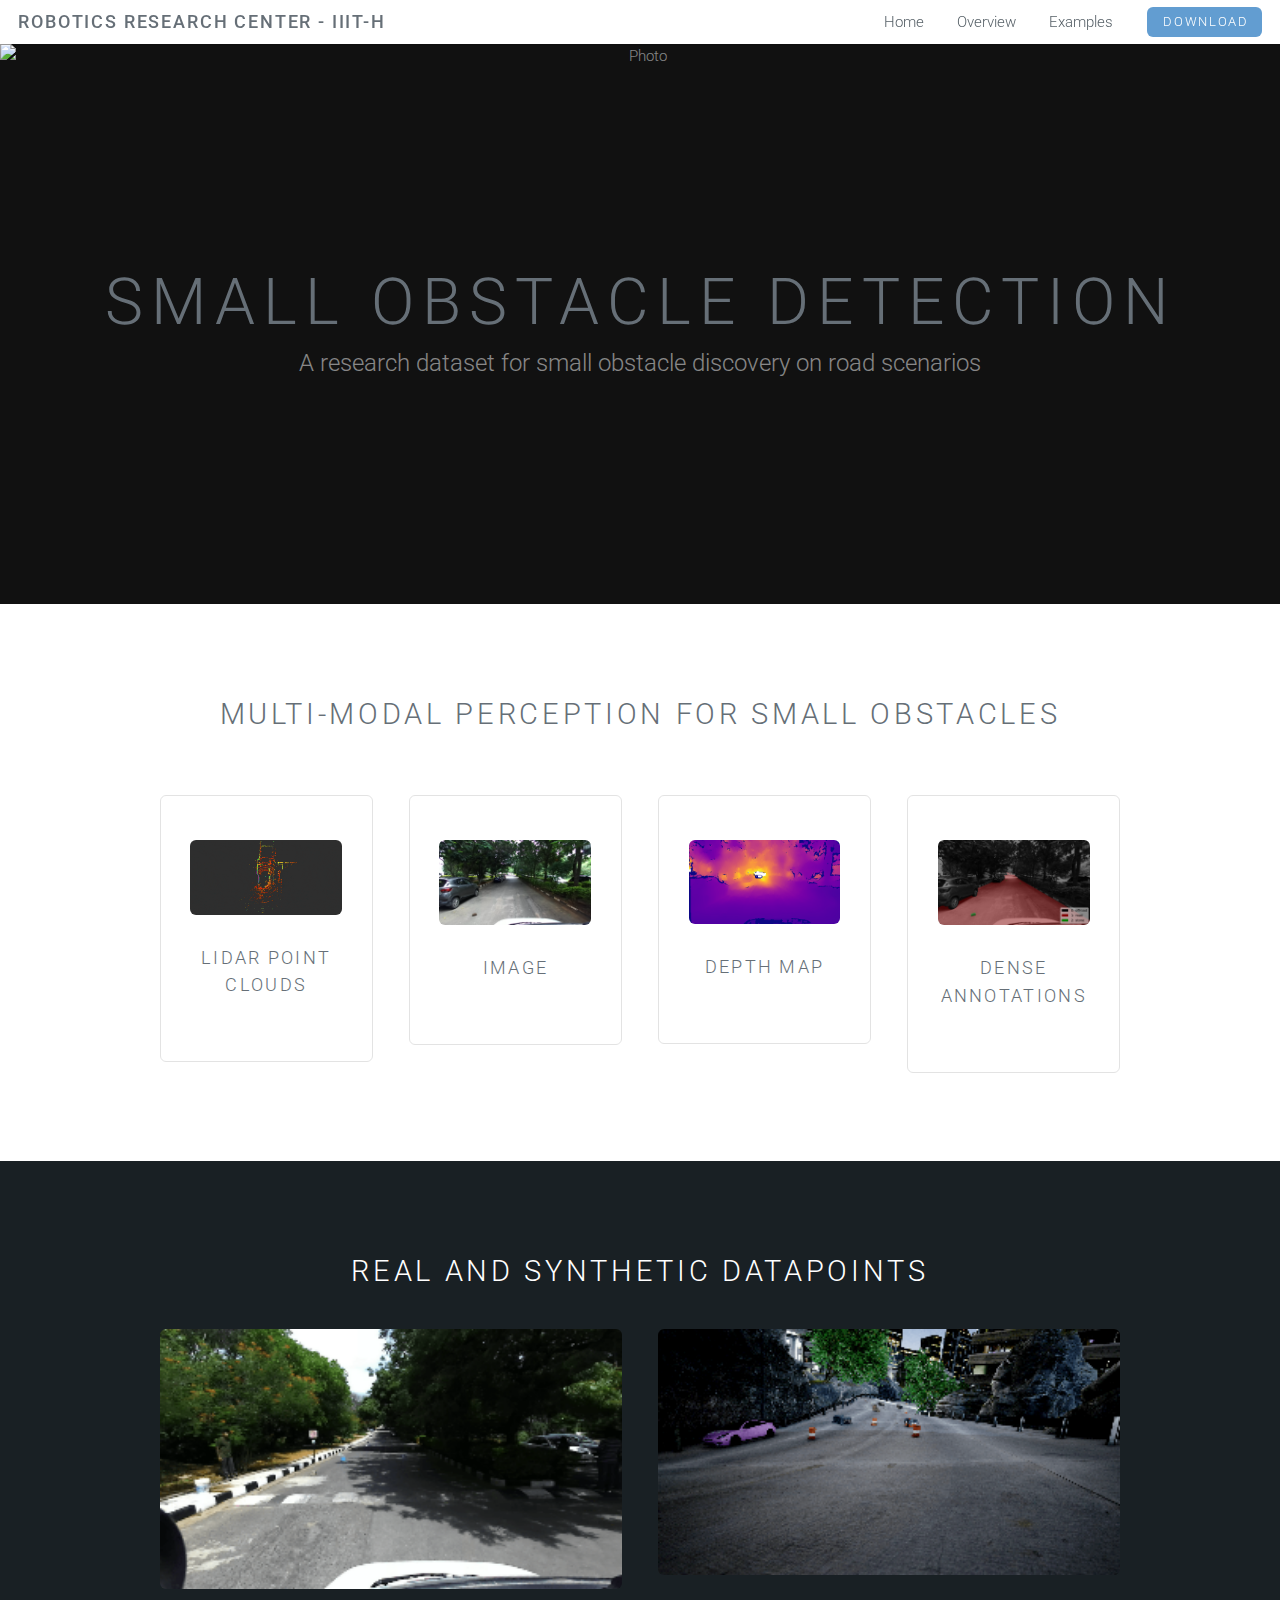
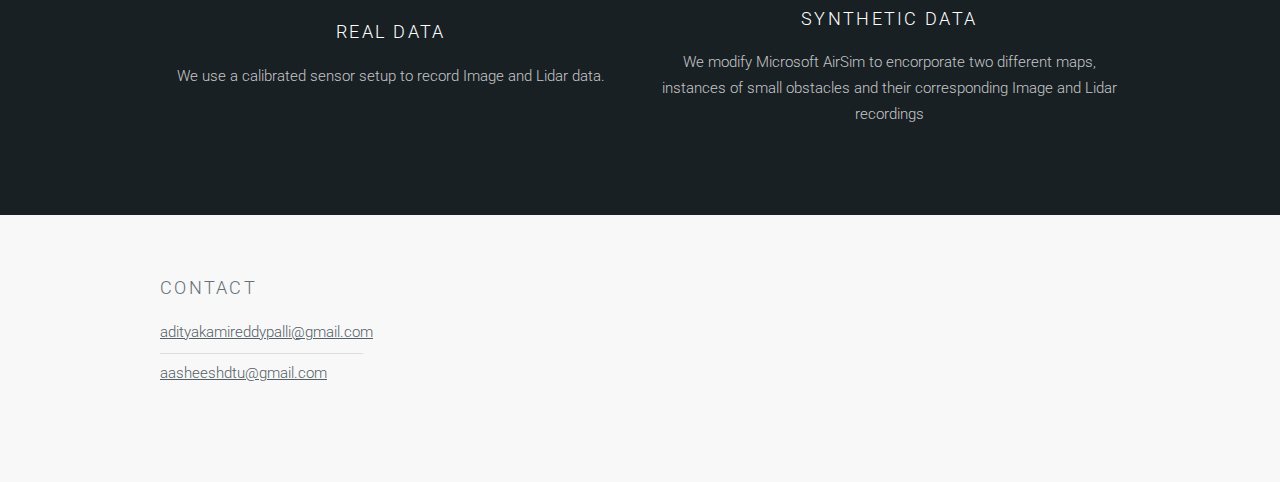
==== commit 88b0bb95: "GIF updated" ====
--- a/index.html
+++ b/index.html
@@ -15,16 +15,6 @@
 		<script src="js/skel.min.js"></script>
 		<script src="js/skel-layers.min.js"></script>
 		<script src="js/init.js"></script>
-<!-- 		<script>
-			window.addEventListener('load', function(){
-				var allimages= document.getElementsByTagName('img');
-				for (var i=0; i<allimages.length; i++) {
-					if (allimages[i].getAttribute('data-src')) {
-						allimages[i].setAttribute('src', allimages[i].getAttribute('data-src'));
-  				    }
-  				}
-			}, false)
-		</script> -->
 		<script src="js/echo.js"></script>
 		<script>
 			echo.init({
@@ -63,34 +53,12 @@
 
 		<!-- Banner -->
 		<section id="banner">
-<!-- 			<img class="lazy" src="placeholder-image.jpg" data-src="image-to-lazy-load-1x.jpg" data-srcset="image-to-lazy-load-2x.jpg 2x, image-to-lazy-load-1x.jpg 1x" alt="I'm an image!">
- -->
-				<img src="images/banner.jpg"alt="Photo" data-echo="images/banner/index/test_banner.gif"  />
-
- 				<!-- <img src="images/banner.jpg" data-src="images/banner/index/test_banner.gif" /> -->
-				<!-- <img src="images/banner/index/test_banner.gif"> -->
-				<!-- </img> -->
+				<img src="images/index/banner_test.jpg"alt="Photo" data-echo="images/index/test_banner.gif"  />
 				<div class="inner">
-					<h1>Small Obstacle Perception</h1>
+					<h1>Small Obstacle Detection</h1>
 					<p>A research dataset for small obstacle discovery on road scenarios<br />
-					<!--designed by <a href="https://templated.co/">TEMPLATED</a> and released under the Creative Commons License.</p> -->
-					
-			<!-- 	</div>
-				   <div style="position:absolute;z-index:1">
-      				<img src="images/test_banner.gif">
-   				</div> -->
-			</section>
-
-		<!-- 	<section id="banner">
-				<div class="inner">
-					<h2>This is Ion</h2>
-					<p>A free responsive template by <a href="http://templated.co">TEMPLATED</a></p>
-					<ul class="actions">
-						<li><a href="#content" class="button big special">Sign Up</a></li>
-						<li><a href="#elements" class="button big alt">Learn More</a></li>
-					</ul>
-				</div>
-			</section> -->
+		</section>
+
 
 		<!-- One -->
 			<section id="one" class="wrapper style1">
@@ -99,29 +67,38 @@
 				</header>
 				<div class="container">
 					<div class="row">
-						<div class="4u">
-							<section class="special box">
-								<img class="image fit" src="images/banner.jpg"alt="Photo" data-echo="images/lidar2-min.gif"  />
+						<div class="3u">
+							<section class="special box">
+								<img class="image fit" src="images/index/lidar_gif.jpg"alt="Photo" data-echo="images/index/lidar2-min.gif"  />
 
 								<!-- <a href="#" class="image fit"><img src="images/lidar2-min.gif" alt="" /></a> -->
 								<h3>Lidar Point clouds</h3>
 								<p></p>
 							</section>
 						</div>
-						<div class="4u">
-							<section class="special box">
-								<img class="image fit" src="images/banner.jpg"alt="Photo" data-echo="images/data_image-min.png"  />
+						<div class="3u">
+							<section class="special box">
+								<img class="image fit" src="images/index/img_min.png"alt="Photo" data-echo="images/index/img.png"  />
 
 								<!-- <a href="#" class="image fit"><img src="images/data_image-min.png" alt="" /></a> -->
 								<h3>Image</h3>
 								<p></p>
 							</section>
 						</div>
-						<div class="4u">
-							<section class="special box">
-								<img class="image fit" src="images/banner.jpg"alt="Photo" data-echo="images/dense_anno.png"  />
-
-								<!-- <a href="#" class="image fit"><img src="images/dense_anno.png" alt="" /></a> -->
+
+						<div class="3u">
+							<section class="special box">
+								<img class="image fit" src="images/index/depth_min.png"alt="Photo" data-echo="images/index/depth_map.png"  />
+
+								<h3>Depth map</h3>
+								<p></p>
+							</section>
+						</div>
+
+						<div class="3u">
+							<section class="special box">
+								<img class="image fit" src="images/index/dense_min.png"alt="Photo" data-echo="images/index/dense_an.png"  />
+
 								<h3>Dense Annotations</h3>
 								<p></p>
 							</section>
@@ -140,7 +117,7 @@
 					<div class="row">
 						<div class="6u">
 							<section class="special">
-								<img class="image fit" src="images/banner.jpg"alt="Photo" data-echo="images/real-min.png"   />
+								<img class="image fit" src="images/index/real_min.png"alt="Photo" data-echo="images/index/real-min.png"   />
 
 								<!-- <a href="#" class="image fit"><img src="images/real-min.png" alt="" /></a> -->
 								<h3>Real Data</h3>
@@ -150,7 +127,7 @@
 						</div>
 						<div class="6u">
 							<section class="special">
-								<img class="image fit" src="images/banner.jpg"alt="Photo" data-echo="images/synthetic-min.png"   />
+								<img class="image fit" src="images/index/sim_min.png"alt="Photo" data-echo="images/index/synthetic.png"   />
 
 								<!-- <a href="#" class="image fit"><img src="images/synthetic-min.png" alt="" /></a> -->
 								<h3>Synthetic Data</h3>
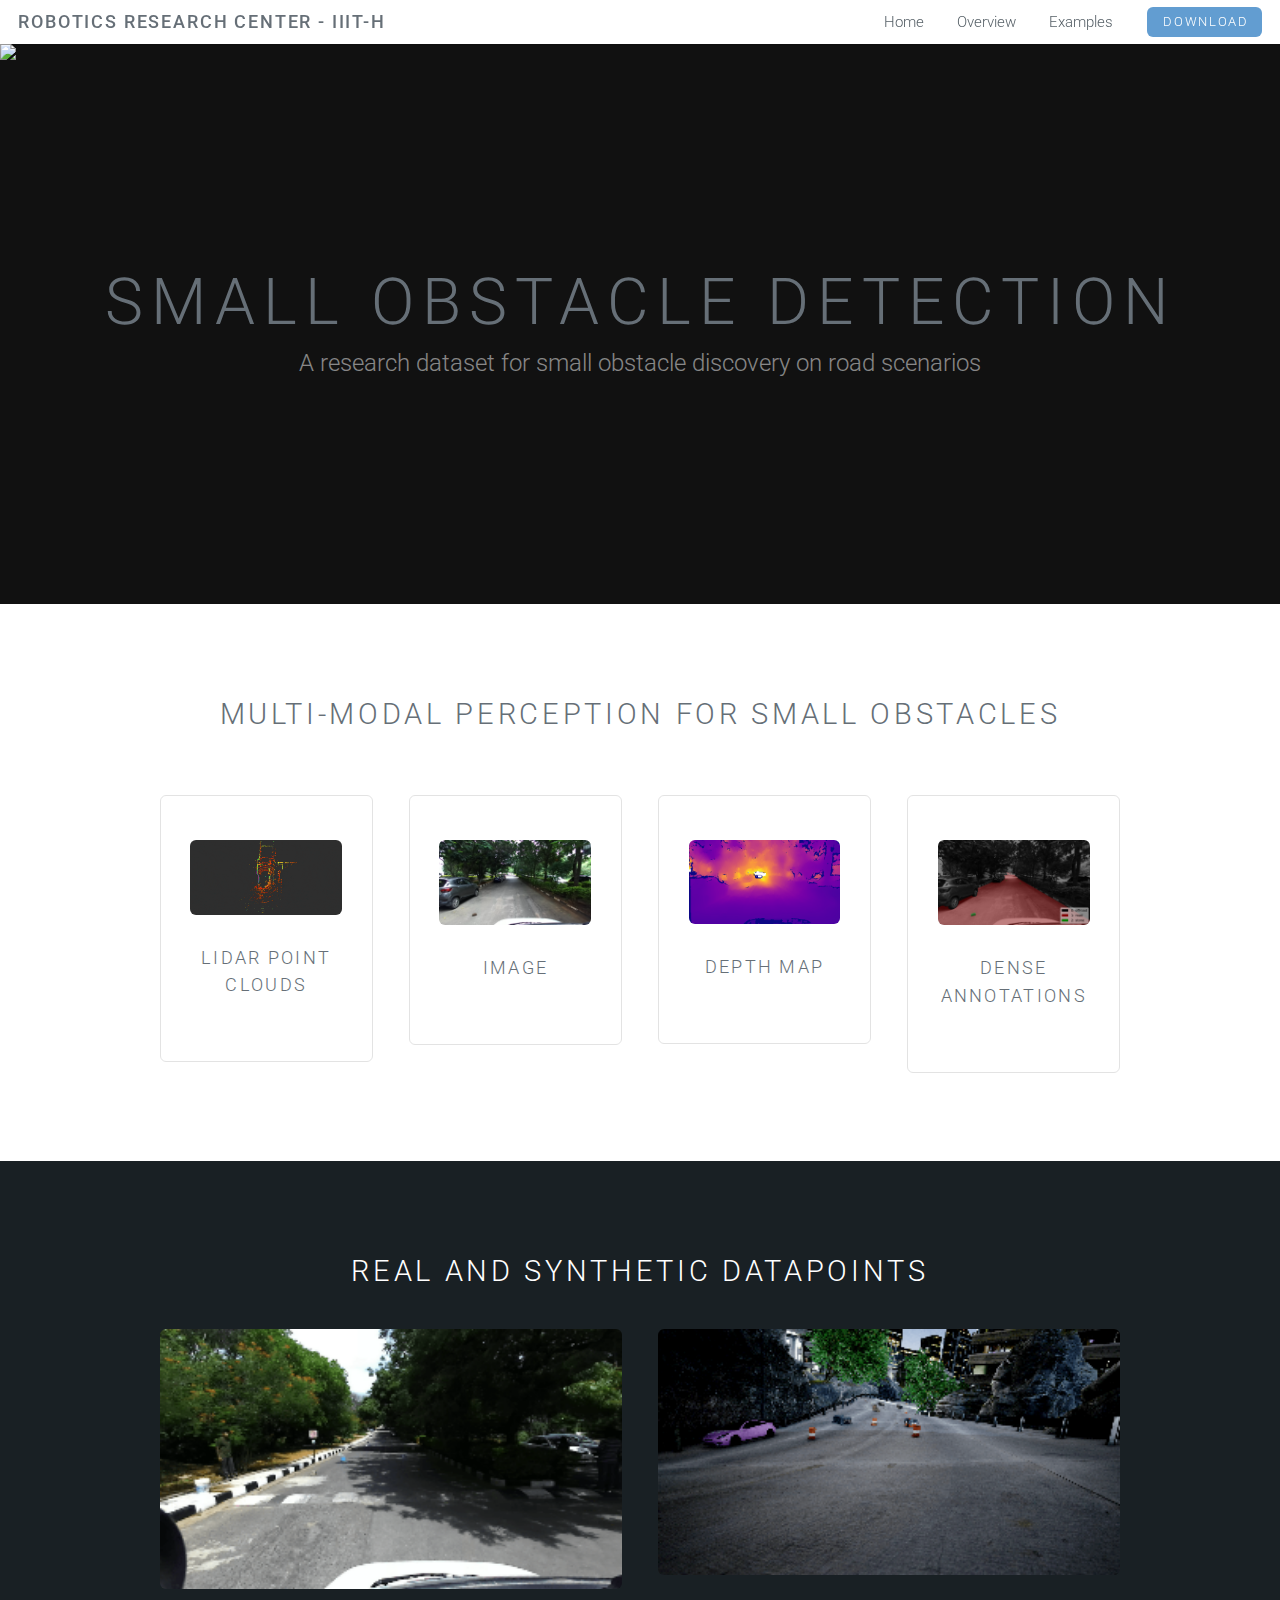
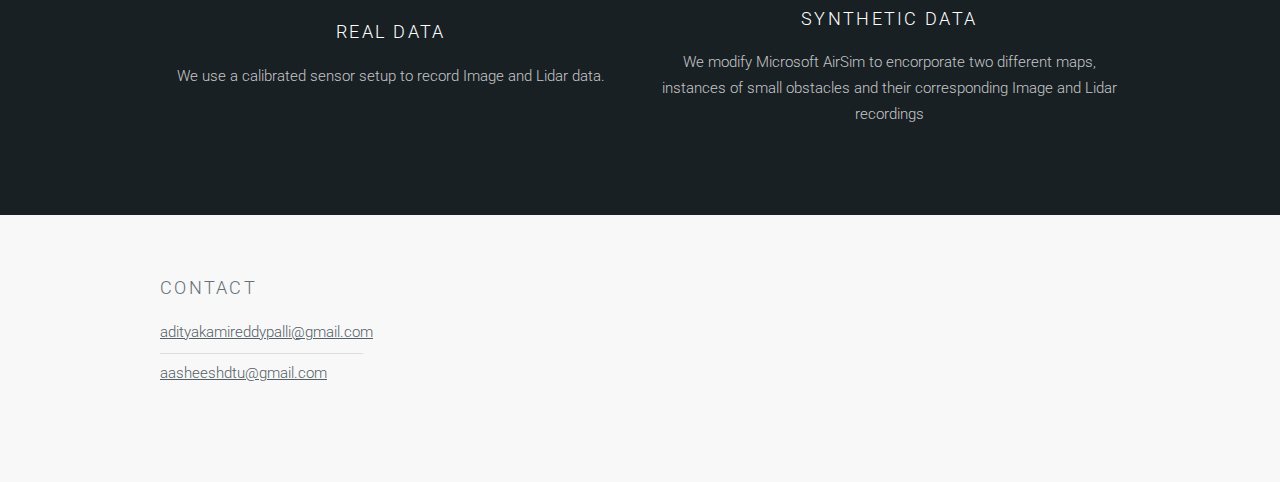
==== commit 1d5471aa: "Photos updated" ====
--- a/index.html
+++ b/index.html
@@ -53,7 +53,7 @@
 
 		<!-- Banner -->
 		<section id="banner">
-				<img src="images/index/banner_test.jpg"alt="Photo" data-echo="images/index/test_banner.gif"  />
+				<img src="images/index/banner_test.png" data-echo="images/index/test_banner.gif"  />
 				<div class="inner">
 					<h1>Small Obstacle Detection</h1>
 					<p>A research dataset for small obstacle discovery on road scenarios<br />
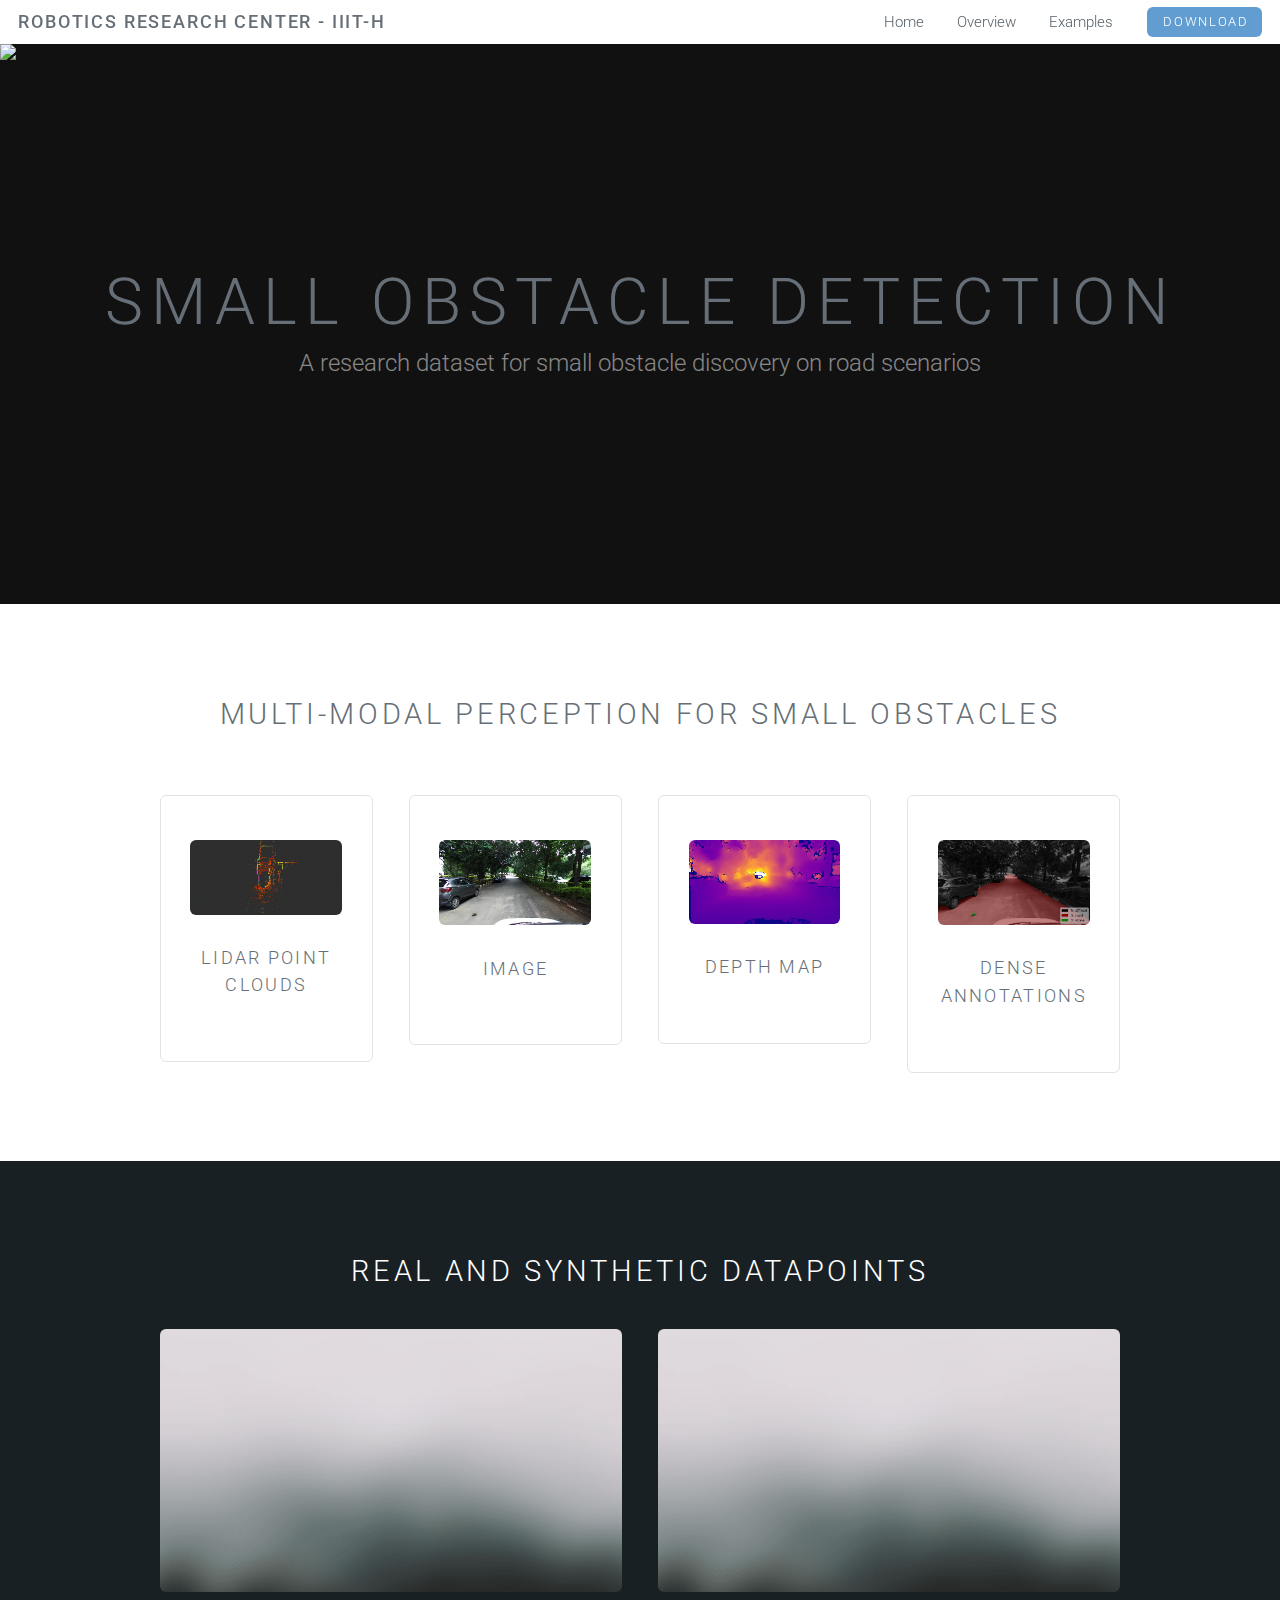
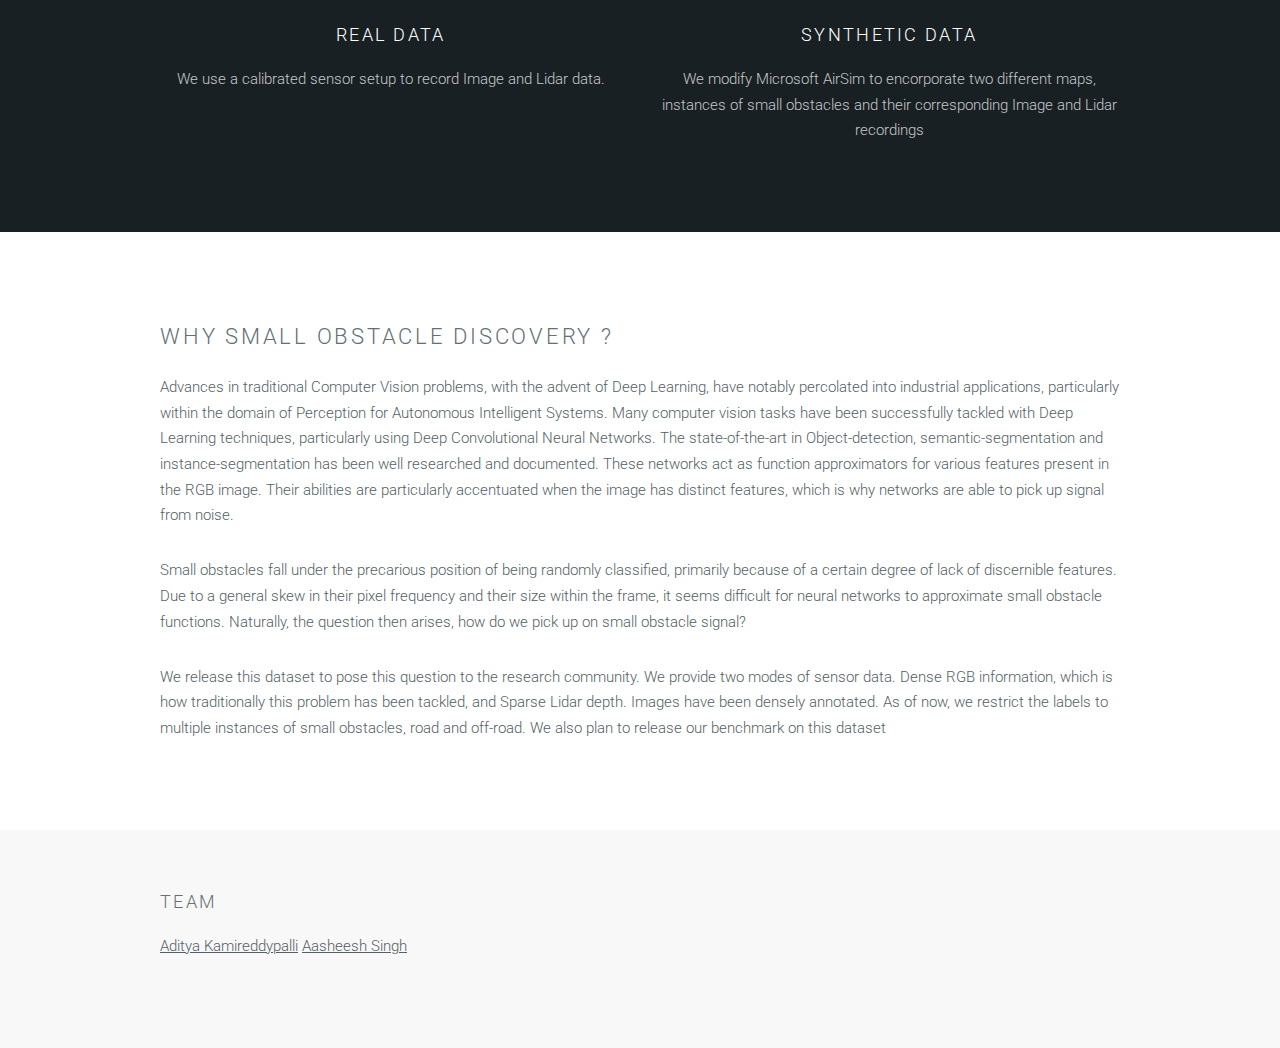
==== commit dfed8d72: "Updated stuff" ====
--- a/index.html
+++ b/index.html
@@ -44,8 +44,7 @@
 						<!-- <li><a href="index.html">News</a></li> -->
 						<li><a href="no-sidebar.html">Overview</a></li>
 						<li><a href="examples.html">Examples</a></li>
-						<!-- <li><a href="news.html">Download</a></li> -->
-						<!-- <li><a href="news.html">Submit</a></li> -->
+						<!-- <li><a href="contact.html">Contact</a></li> -->
 						<li><a href="download.html" class="button special">Download</a></li>
 					</ul>
 				</nav>
@@ -69,18 +68,14 @@
 					<div class="row">
 						<div class="3u">
 							<section class="special box">
-								<img class="image fit" src="images/index/lidar_gif.jpg"alt="Photo" data-echo="images/index/lidar2-min.gif"  />
-
-								<!-- <a href="#" class="image fit"><img src="images/lidar2-min.gif" alt="" /></a> -->
+								<img class="image fit" data-echo="images/index/lidar2-min.gif"  src="images/lazy_load.png"/>
 								<h3>Lidar Point clouds</h3>
 								<p></p>
 							</section>
 						</div>
 						<div class="3u">
 							<section class="special box">
-								<img class="image fit" src="images/index/img_min.png"alt="Photo" data-echo="images/index/img.png"  />
-
-								<!-- <a href="#" class="image fit"><img src="images/data_image-min.png" alt="" /></a> -->
+								<img class="image fit" data-echo="images/index/img_min.png" src="images/lazy_load.png"/>
 								<h3>Image</h3>
 								<p></p>
 							</section>
@@ -88,7 +83,7 @@
 
 						<div class="3u">
 							<section class="special box">
-								<img class="image fit" src="images/index/depth_min.png"alt="Photo" data-echo="images/index/depth_map.png"  />
+								<img class="image fit" data-echo="images/index/depth_min.png" src="images/lazy_load.png"  />
 
 								<h3>Depth map</h3>
 								<p></p>
@@ -97,7 +92,7 @@
 
 						<div class="3u">
 							<section class="special box">
-								<img class="image fit" src="images/index/dense_min.png"alt="Photo" data-echo="images/index/dense_an.png"  />
+								<img class="image fit" data-echo="images/index/dense_min.png" src="images/lazy_load.png" />
 
 								<h3>Dense Annotations</h3>
 								<p></p>
@@ -117,7 +112,7 @@
 					<div class="row">
 						<div class="6u">
 							<section class="special">
-								<img class="image fit" src="images/index/real_min.png"alt="Photo" data-echo="images/index/real-min.png"   />
+								<img class="image fit" src="images/lazy_load.png" data-echo="images/index/real-min.png"   />
 
 								<!-- <a href="#" class="image fit"><img src="images/real-min.png" alt="" /></a> -->
 								<h3>Real Data</h3>
@@ -127,7 +122,7 @@
 						</div>
 						<div class="6u">
 							<section class="special">
-								<img class="image fit" src="images/index/sim_min.png"alt="Photo" data-echo="images/index/synthetic.png"   />
+								<img class="image fit" data-echo="images/index/synth_data.png" src="images/lazy_load.png"   />
 
 								<!-- <a href="#" class="image fit"><img src="images/synthetic-min.png" alt="" /></a> -->
 								<h3>Synthetic Data</h3>
@@ -139,40 +134,22 @@
 			</section>
 
 		<!-- Three -->
-			<!--<section id="three" class="wrapper style1">
+			<section id="three" class="wrapper style1">
 				<div class="container">
 					<div class="row">
-						<div class="8u">
+						<div>
 							<section>
 								<h2>Why small obstacle discovery ?</h2>
-								<a href="#" class="image fit"><img src="images/pic03.jpg" alt="" /></a>
+								<!-- <a href="#" class="image fit"><img src="images/pic03.jpg" alt="" /></a> -->
 								<p>Advances in traditional Computer Vision problems, with the advent of Deep Learning, have notably percolated into industrial applications, particularly within the domain of Perception for Autonomous Intelligent Systems. Many computer vision tasks have been successfully tackled with Deep Learning techniques, particularly using Deep Convolutional Neural Networks.  The state-of-the-art in Object-detection, semantic-segmentation and instance-segmentation has been well researched and documented. These networks act as function approximators for various features present in the RGB image. Their abilities are particularly accentuated when the image has distinct features, which is why networks are able to pick up signal from noise.</p>
 								<p>Small obstacles fall under the precarious position of being randomly classified, primarily because of a certain degree of lack of discernible features. Due to a general skew in their pixel frequency and their size within the frame, it seems difficult for neural networks to approximate small obstacle functions. Naturally, the question then arises, how do we pick up on small obstacle signal?</p>
 								<p>We release this dataset to pose this question to the research community. We provide two modes of sensor data. Dense RGB information, which is how traditionally this problem has been tackled, and Sparse Lidar depth. Images have been densely annotated. As of now, we restrict the labels to multiple instances of small obstacles, road and off-road. We also plan to release our benchmark on this dataset</p>
 							</section>
 						</div>
-						<div class="4u">
-							<section>
-								<h3>Magna massa blandit</h3>
-								<p>Feugiat amet accumsan ante aliquet feugiat accumsan. Ante blandit accumsan eu amet tortor non lorem felis semper. Interdum adipiscing orci feugiat penatibus adipiscing col cubilia lorem ipsum dolor sit amet feugiat consequat.</p>
-								<ul class="actions">
-									<li><a href="#" class="button alt">Learn More</a></li>
-								</ul>
-							</section>
-							<hr />
-							<section>
-								<h3>Ante sed commodo</h3>
-								<ul class="alt">
-									<li><a href="#">Erat blandit risus vis adipiscing</a></li>
-									<li><a href="#">Tempus ultricies faucibus amet</a></li>
-									<li><a href="#">Arcu commodo non adipiscing quis</a></li>
-									<li><a href="#">Accumsan vis lacinia semper</a></li>
-								</ul>
-							</section>
-						</div>
+					
 					</div>
 				</div>
-			</section>-->	
+			</section>	
 			
 		<!-- Footer -->
 			<footer id="footer">
@@ -180,11 +157,10 @@
 					<div class="row double">
 						<div class="6u">
 							<div class="row collapse-at-2">
-								<div class="6u">
-									<h3>Contact</h3>
+								<div class="12u">
+									<h3>Team</h3>
 									<ul class="alt">
-										<li><a href="#">adityakamireddypalli@gmail.com</a></li>
-										<li><a href="#">aasheeshdtu@gmail.com</a></li>
+										<a href="https://www.github.com/kzernobog">Aditya Kamireddypalli</a> <t> <a class="align-right" href="https://www.github.com/ashdtu">Aasheesh Singh</a></li>
 									</ul>
 								</div>
 								<div class="6u">
@@ -198,17 +174,7 @@
 								</div>
 							</div>
 						</div>
-						<div class="6u">
-							<!--<h2>Aliquam Interdum</h2>
-							<p>Blandit nunc tempor lobortis nunc non. Mi accumsan. Justo aliquet massa adipiscing cubilia eu accumsan id. Arcu accumsan faucibus vis ultricies adipiscing ornare ut. Mi accumsan justo aliquet.</p>-->
-							<!--<ul class="icons">
-								<li><a href="#" class="icon fa-twitter"><span class="label">Twitter</span></a></li>
-								<li><a href="#" class="icon fa-facebook"><span class="label">Facebook</span></a></li>
-								<li><a href="#" class="icon fa-instagram"><span class="label">Instagram</span></a></li>
-								<li><a href="#" class="icon fa-linkedin"><span class="label">LinkedIn</span></a></li>
-								<li><a href="#" class="icon fa-pinterest"><span class="label">Pinterest</span></a></li>
-							</ul>-->
-						</div>
+	
 					</div>
 				
 				</div>
--- a/css/style.css
+++ b/css/style.css
@@ -485,6 +485,12 @@
 				width: 100%;
 			}
 
+
+		.img-circle {
+		-webkit-border-radius: 500px;
+		-moz-border-radius: 500px;
+		border-radius: 500px;
+	}
 /* List */
 
 	ol {
@@ -620,24 +626,24 @@
 	}
 
 	table {
-		margin: 0 0 2em 0;
+		/*margin: 0 0 2em 0;*/
 		width: 100%;
 	}
 
 		table tbody tr {
-			border: solid 1px rgba(144, 144, 144, 0.25);
-			border-left: 0;
-			border-right: 0;
+			/*border: solid 1px rgba(144, 144, 144, 0.25);*/
+			/*border-left: 0;*/
+			/*border-right: 0;*/
 		}
 
 			table tbody tr:nth-child(2n + 1) {
-				background-color: rgba(144, 144, 144, 0.075);
+				/*background-color: rgba(144, 144, 144, 0.075);*/
 			}
 
 		table td {
-			padding: 0.75em 0.75em;
-		}
-
+			/*padding: 0.75em 0.75em;*/
+		}
+/*
 		table th {
 			color: #666f77;
 			font-size: 0.9em;
@@ -679,7 +685,7 @@
 			table.alt tfoot {
 				border-top: 0;
 			}
-
+*/
 /* Button */
 
 	input[type="submit"],
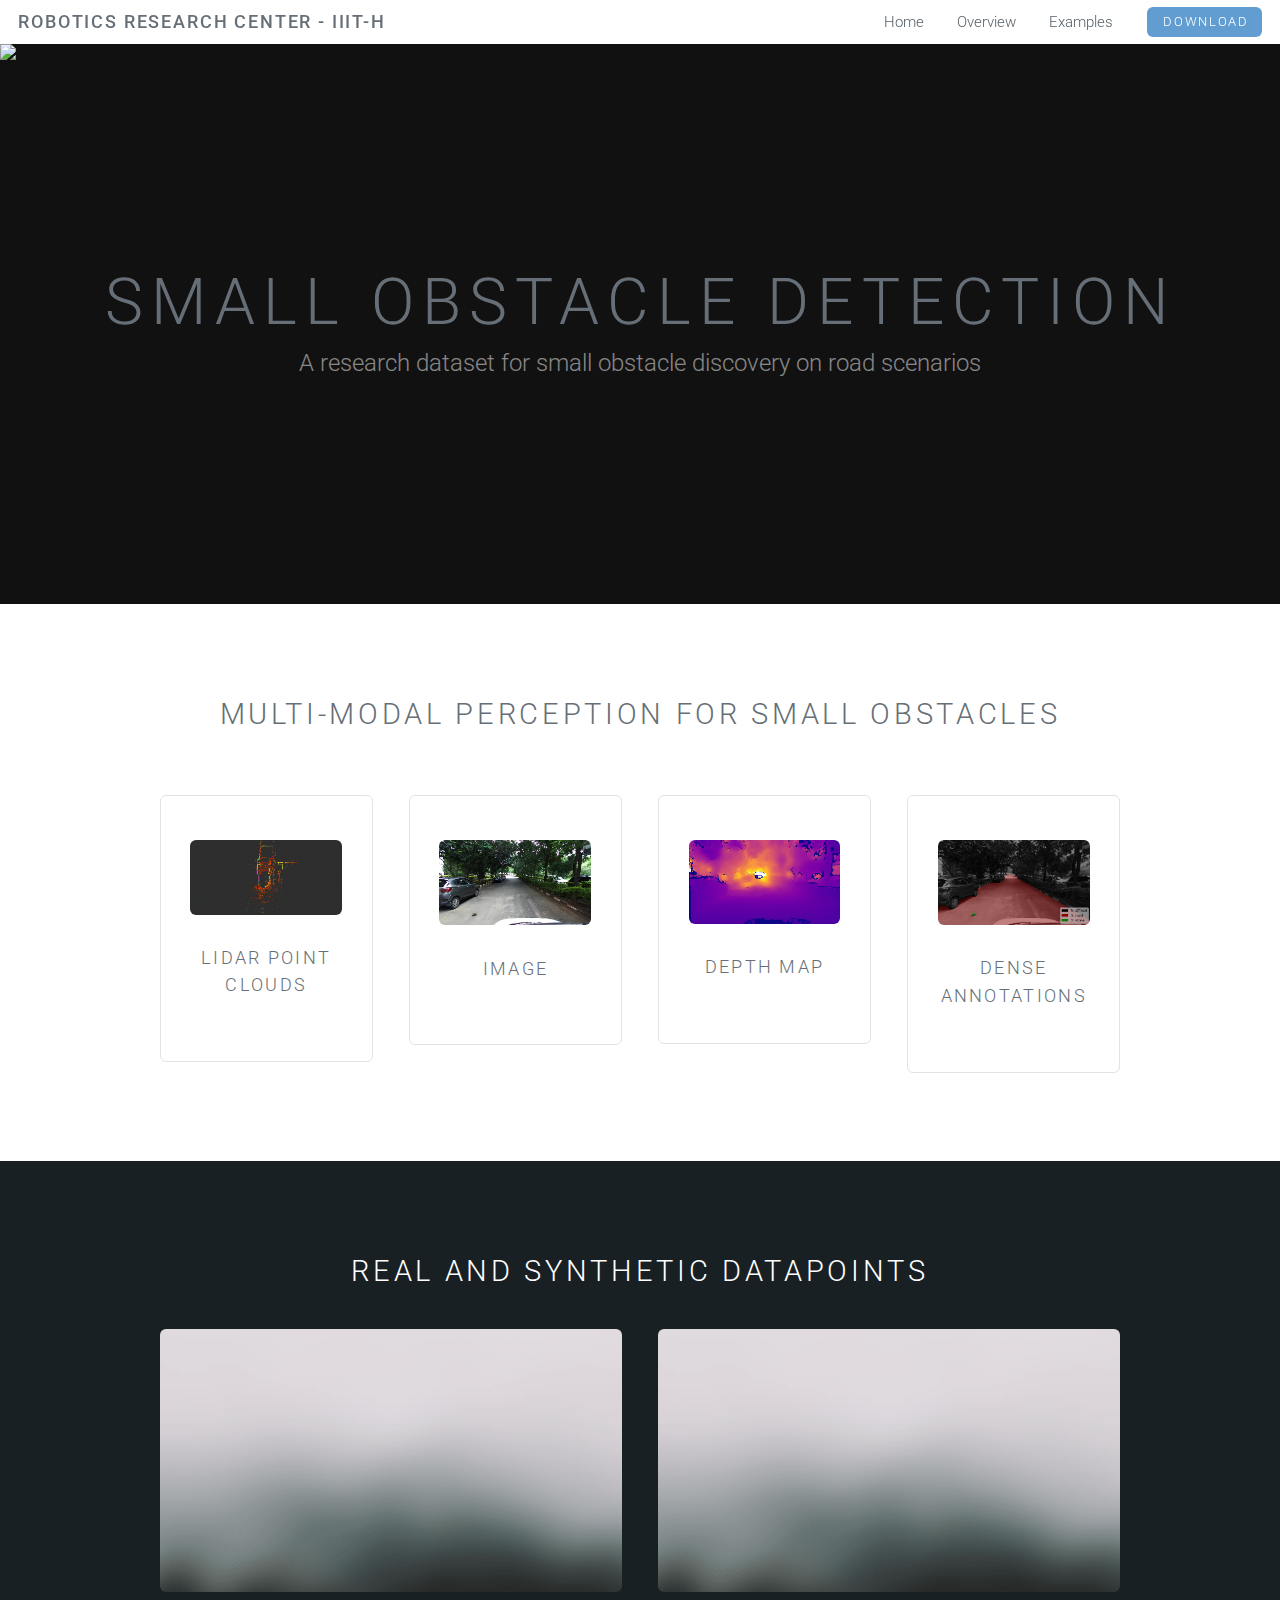
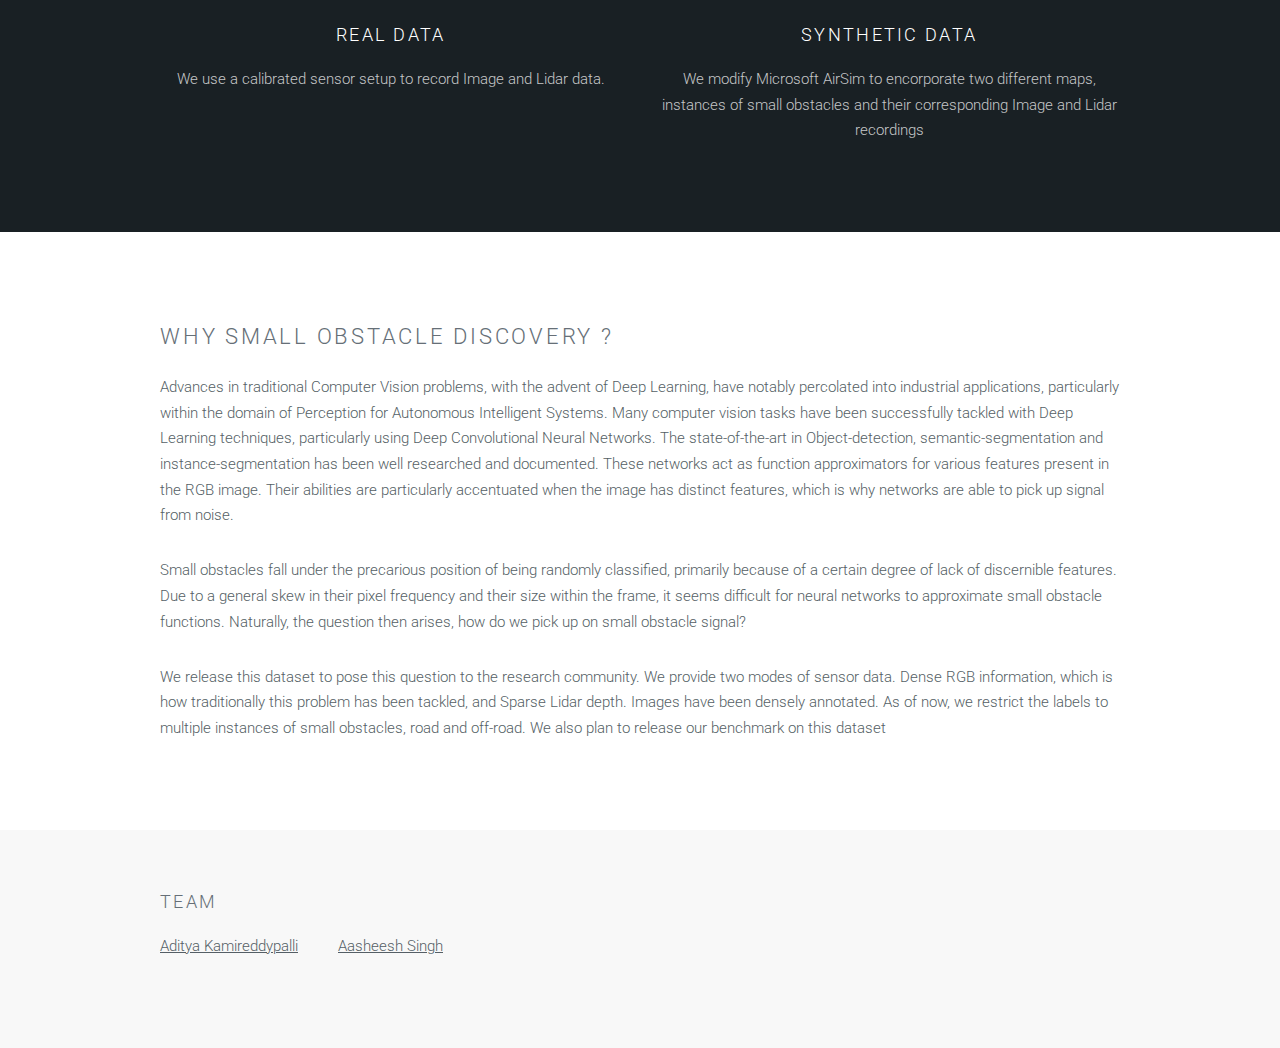
==== commit 14cf51c2: "Updated space" ====
--- a/index.html
+++ b/index.html
@@ -160,7 +160,7 @@
 								<div class="12u">
 									<h3>Team</h3>
 									<ul class="alt">
-										<a href="https://www.github.com/kzernobog">Aditya Kamireddypalli</a> <t> <a class="align-right" href="https://www.github.com/ashdtu">Aasheesh Singh</a></li>
+										<a href="https://www.github.com/kzernobog">Aditya Kamireddypalli</a> &nbsp;&nbsp;&nbsp;&nbsp;&nbsp;&nbsp;&nbsp;&nbsp;&nbsp;<a class="align-right" href="https://www.github.com/ashdtu">Aasheesh Singh</a></li>
 									</ul>
 								</div>
 								<div class="6u">
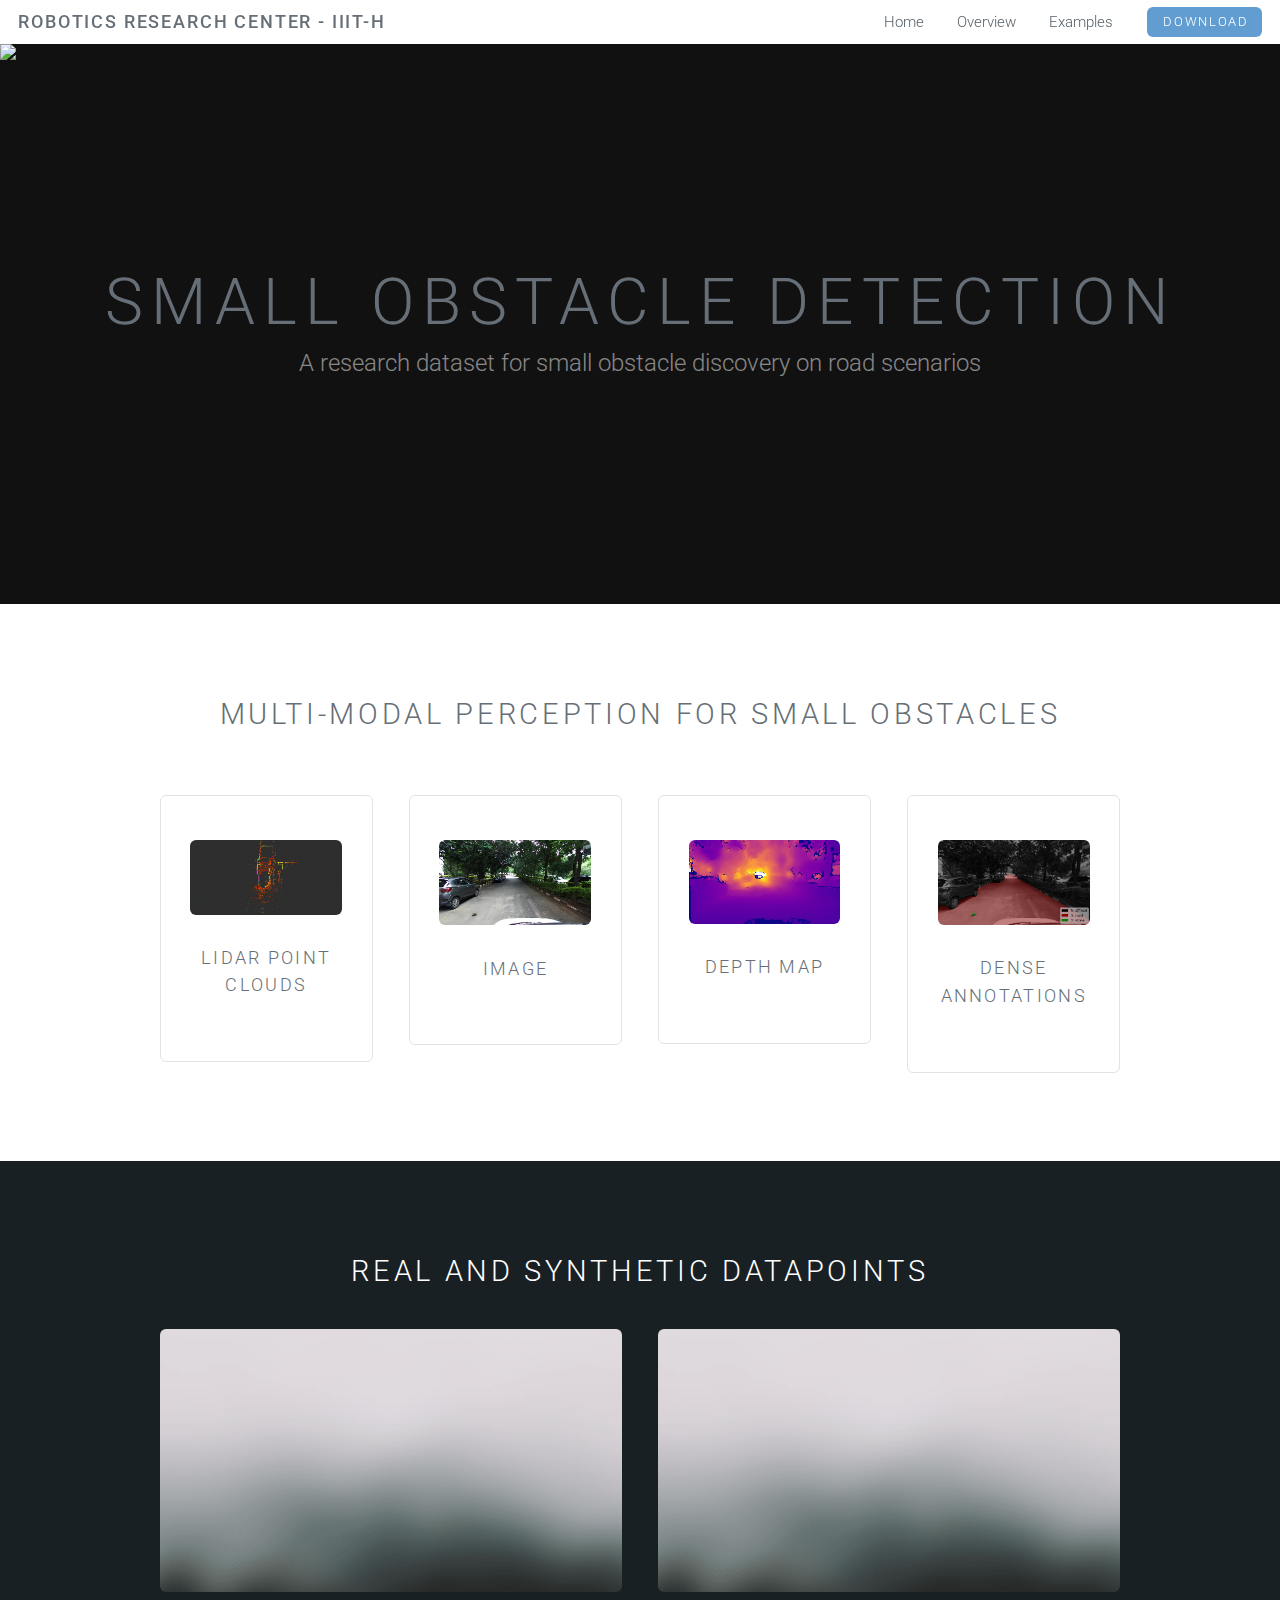
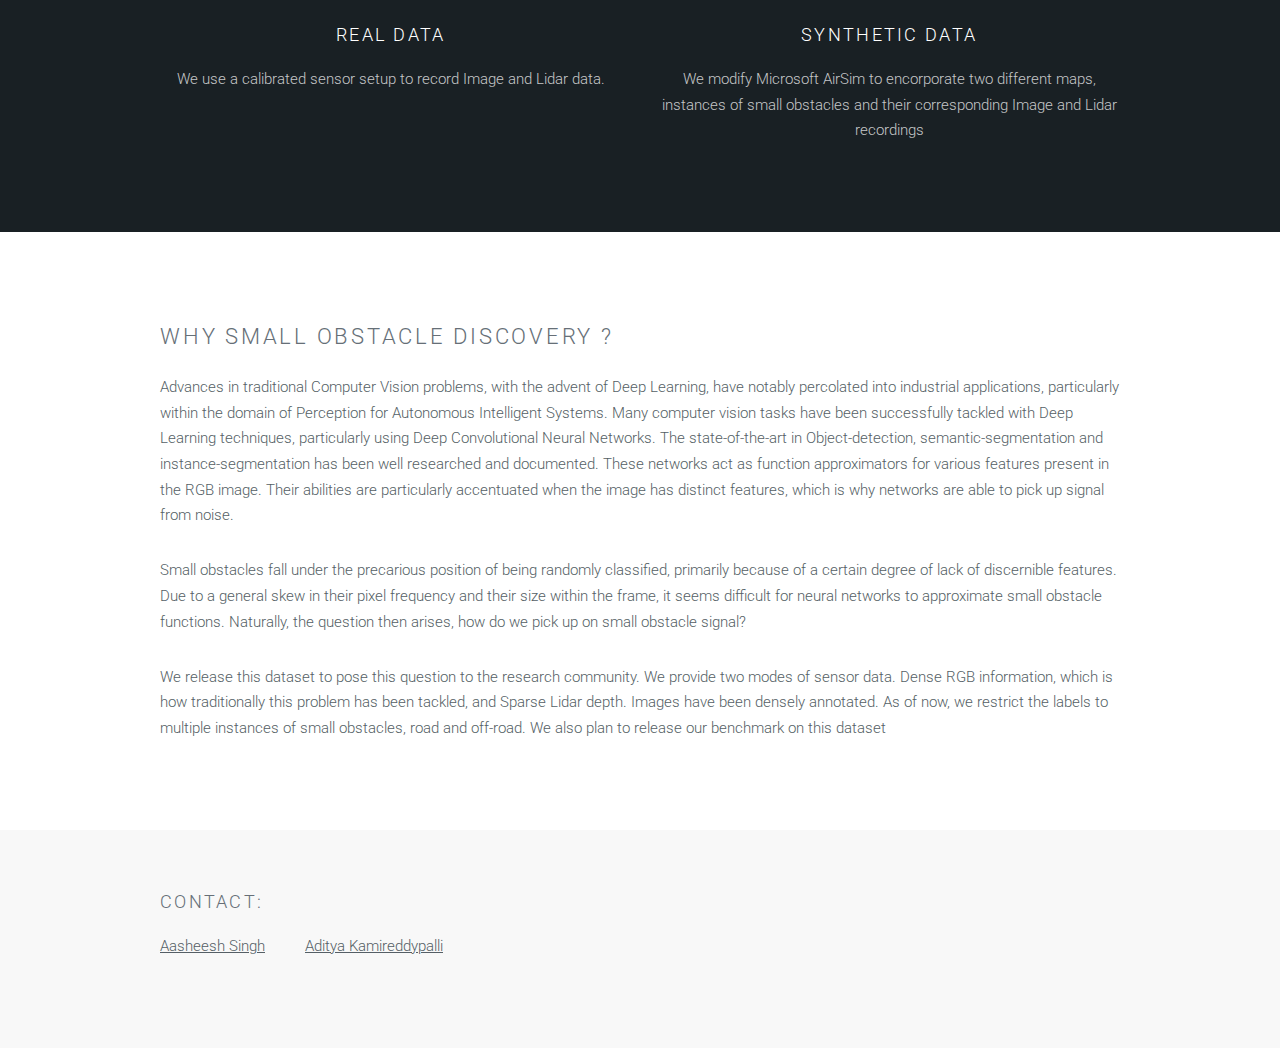
==== commit 9776be08: "misc changes" ====
--- a/index.html
+++ b/index.html
@@ -158,9 +158,9 @@
 						<div class="6u">
 							<div class="row collapse-at-2">
 								<div class="12u">
-									<h3>Team</h3>
+									<h3>Contact:</h3>
 									<ul class="alt">
-										<a href="https://www.github.com/kzernobog">Aditya Kamireddypalli</a> &nbsp;&nbsp;&nbsp;&nbsp;&nbsp;&nbsp;&nbsp;&nbsp;&nbsp;<a class="align-right" href="https://www.github.com/ashdtu">Aasheesh Singh</a></li>
+										<a href="https://www.github.com/ashdtu">Aasheesh Singh</a> &nbsp;&nbsp;&nbsp;&nbsp;&nbsp;&nbsp;&nbsp;&nbsp;&nbsp;<a class="align-right" href="https://www.github.com/kzernobog">Aditya Kamireddypalli</a></li>
 									</ul>
 								</div>
 								<div class="6u">
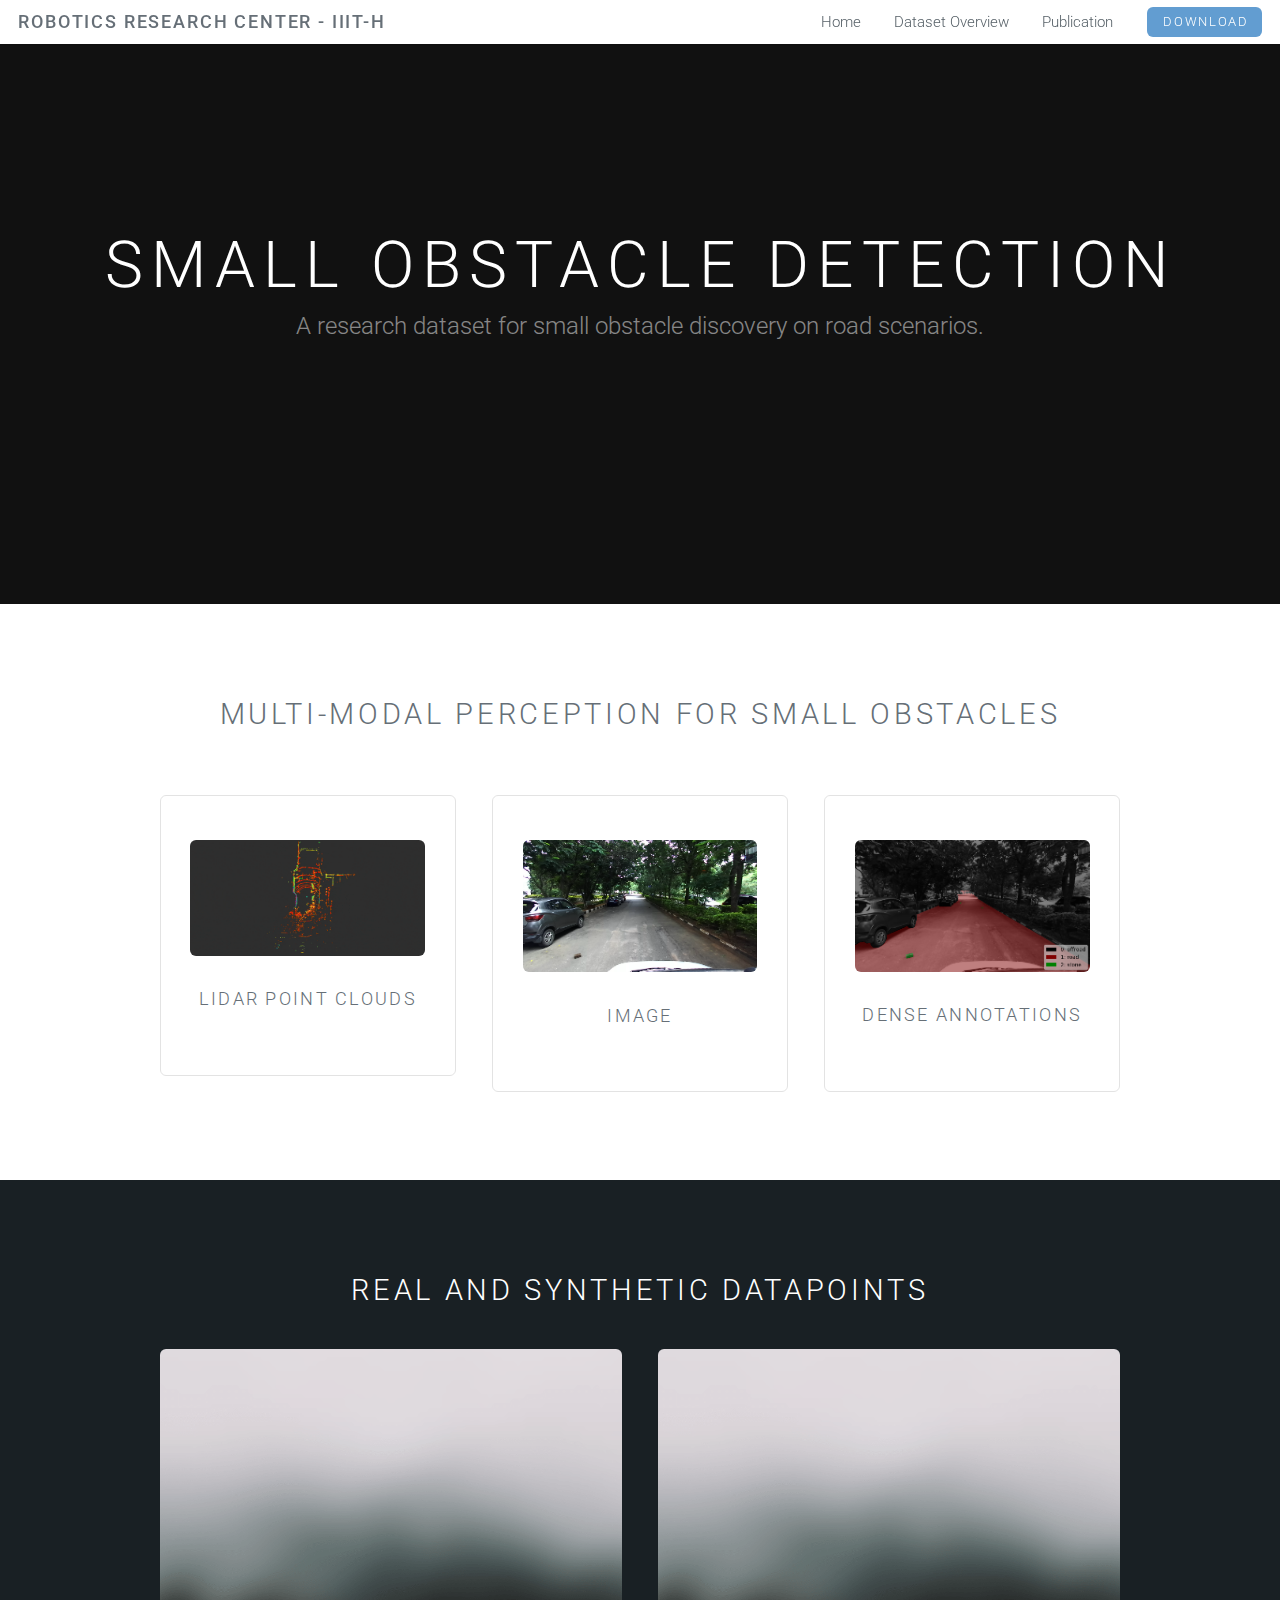
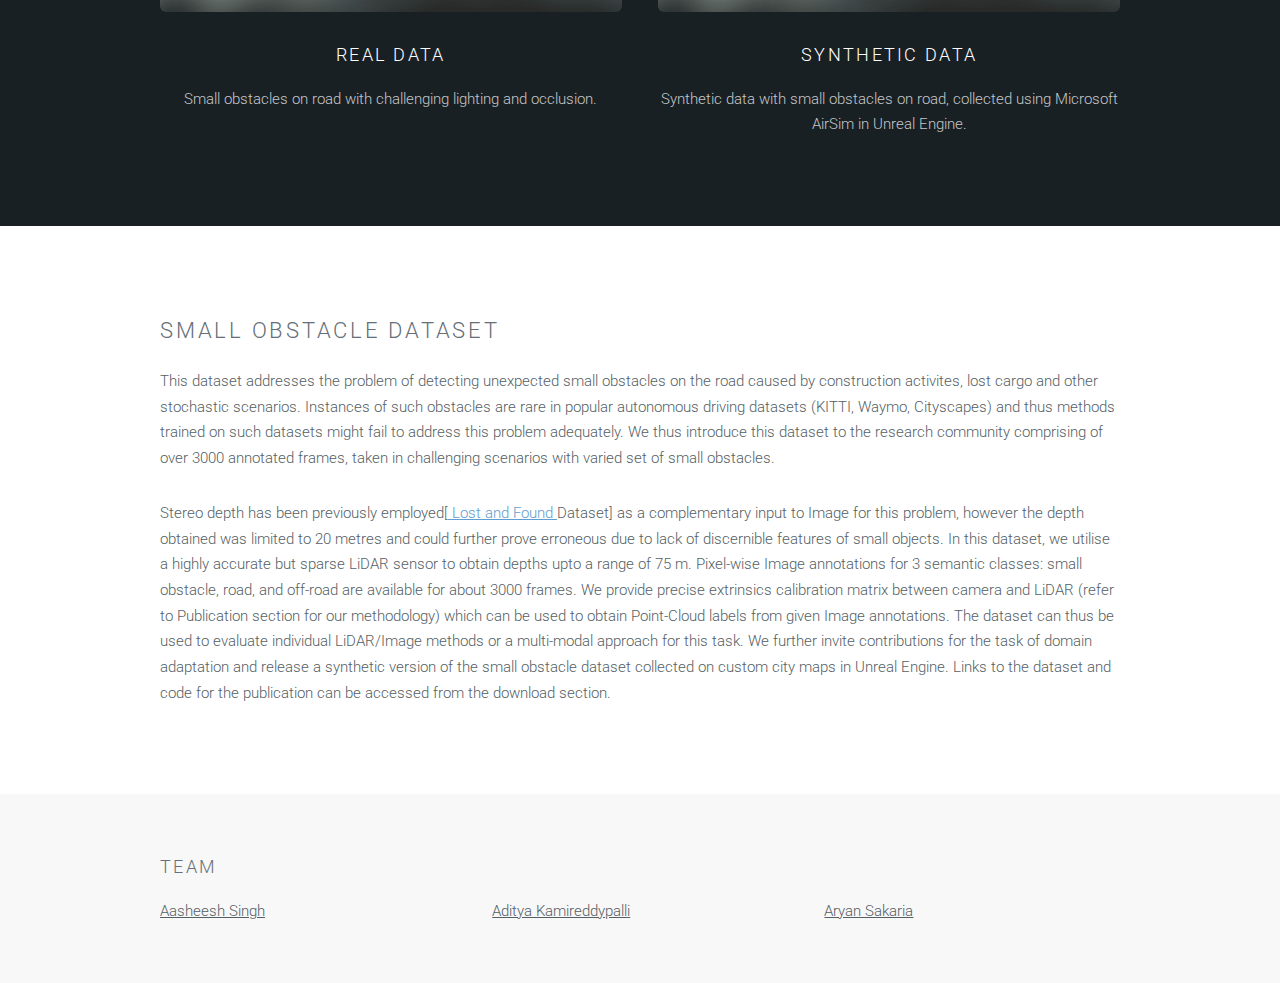
==== commit 72472b9a: "added download page" ====
--- a/index.html
+++ b/index.html
@@ -5,180 +5,202 @@
 	Released for free under the Creative Commons Attribution 3.0 license (templated.co/license)
 -->
 <html>
-	<head>
-		<title>SOD</title>
-		<meta http-equiv="content-type" content="text/html; charset=utf-8" />
-		<meta name="description" content="" />
-		<meta name="keywords" content="" />
-		<!--[if lte IE 8]><script src="js/html5shiv.js"></script><![endif]-->
-		<script src="js/jquery.min.js"></script>
-		<script src="js/skel.min.js"></script>
-		<script src="js/skel-layers.min.js"></script>
-		<script src="js/init.js"></script>
-		<script src="js/echo.js"></script>
-		<script>
-			echo.init({
-		    callback: function (element, op) {
- 		       console.log(element, 'has been', op + 'ed')
-  	  }
+<head>
+	<title>SOD</title>
+	<meta http-equiv="content-type" content="text/html; charset=utf-8" />
+	<meta name="description" content="" />
+	<meta name="keywords" content="" />
+	<script src="js/jquery.min.js"></script>
+	<script src="js/skel.min.js"></script>
+	<script src="js/skel-layers.min.js"></script>
+	<script src="js/init.js"></script>
+	<script src="js/echo.js"></script>
+	<!-- <script src="js/"></script> -->
+
+	<script>
+		echo.init({
+			callback: function (element, op) {
+				console.log(element, 'has been', op + 'ed')
+			}
 		});
-
-		// echo.render(); is also available for non-scroll callbacks
-		</script>
-		<noscript>
-			<link rel="stylesheet" href="css/skel.css" />
-			<link rel="stylesheet" href="css/style.css" />
-			<link rel="stylesheet" href="css/style-xlarge.css" />
-		</noscript>
-	</head>
-	<body id="top">
-
-		<!-- Header -->
-
-		<!--<img src="./images/logo.png" class="img-fluid" alt="Responsive image">-->
-			<header id="header" class="skel-layers-fixed">
-				<h1><a href="https://robotics.iiit.ac.in/">Robotics Research Center - IIIT-H</a></h1>
-				<nav id="nav">
-					<ul>
-						<li><a href="index.html">Home</a></li>
-						<!-- <li><a href="index.html">News</a></li> -->
-						<li><a href="no-sidebar.html">Overview</a></li>
-						<li><a href="examples.html">Examples</a></li>
-						<!-- <li><a href="contact.html">Contact</a></li> -->
-						<li><a href="download.html" class="button special">Download</a></li>
-					</ul>
-				</nav>
+		document.addEventListener("DOMContentLoaded", function() {
+			var lazyVideos = [].slice.call(document.querySelectorAll("video.lazy"));
+
+			if ("IntersectionObserver" in window) {
+				var lazyVideoObserver = new IntersectionObserver(function(entries, observer) {
+					entries.forEach(function(video) {
+						if (video.isIntersecting) {
+							for (var source in video.target.children) {
+								var videoSource = video.target.children[source];
+								if (typeof videoSource.tagName === "string" && videoSource.tagName === "SOURCE") {
+									videoSource.src = videoSource.dataset.src;
+								}
+							}
+
+							video.target.load();
+							video.target.classList.remove("lazy");
+							lazyVideoObserver.unobserve(video.target);
+						}
+					});
+				});
+
+				lazyVideos.forEach(function(lazyVideo) {
+					lazyVideoObserver.observe(lazyVideo);
+				});
+			}
+		});
+
+		
+	</script>
+	<noscript>
+		<link rel="stylesheet" href="css/skel.css" />
+		<link rel="stylesheet" href="css/style.css" />
+		<link rel="stylesheet" href="css/style-xlarge.css" />
+	</noscript>
+</head>
+<body id="top">
+
+	<!-- Header -->
+
+	
+	<header id="header" class="skel-layers-fixed">
+		<h1><a href="https://robotics.iiit.ac.in/">Robotics Research Center - IIIT-H</a></h1>
+		<nav id="nav">
+			<ul>
+				<li><a href="index.html">Home</a></li>
+				<li><a href="Dataset_overview.html">Dataset Overview</a></li>
+				<li><a href="Publication.html">Publication</a></li>
+				<li><a href="download.html" class="button special">Download</a></li>
+			</ul>
+		</nav>
+	</header>
+
+	<!-- Banner -->
+	<section id="banner">
+		<video class="lazy" autoplay muted loop playsinline poster="lazy_load.png">
+			<source data-src="images/index/seq_3.mp4" type="video/mp4">
+			</video>
+
+			<!-- <video autoplay loop muted playsinline src="seq_3.mp4"></video> -->
+			<div class="inner">
+				<h1>Small Obstacle Detection</h1>
+				<p>A research dataset for small obstacle discovery on road scenarios.</p><br/>
+				
+			</div>
+		</section>
+
+
+		<!-- One -->
+		<section id="one" class="wrapper style1">
+			<header class="major">
+				<h2>Multi-modal perception for small obstacles</h2>
 			</header>
-
-		<!-- Banner -->
-		<section id="banner">
-				<img src="images/index/banner_test.png" data-echo="images/index/test_banner.gif"  />
-				<div class="inner">
-					<h1>Small Obstacle Detection</h1>
-					<p>A research dataset for small obstacle discovery on road scenarios<br />
+			<div class="container">
+				<div class="row">
+					<div class="4u">
+						<section class="special box">
+							<img class="image fit" data-echo="images/index/lidar2-min.gif"  src="images/lazy_load.png"/>
+							<h3>Lidar Point clouds</h3>
+							<p></p>
+						</section>
+					</div>
+					<div class="4u">
+						<section class="special box">
+							<img class="image fit" data-echo="images/index/img_min.png" src="images/lazy_load.png"/>
+							<h3>Image</h3>
+							<p></p>
+						</section>
+					</div>
+
+
+					<div class="4u">
+						<section class="special box">
+							<img class="image fit" data-echo="images/index/dense_min.png" src="images/lazy_load.png" />
+
+							<h3>Dense Annotations</h3>
+							<p></p>
+						</section>
+					</div>
+				</div>
+			</div>
 		</section>
-
-
-		<!-- One -->
-			<section id="one" class="wrapper style1">
-				<header class="major">
-					<h2>Multi-modal perception for small obstacles</h2>
-				</header>
-				<div class="container">
-					<div class="row">
-						<div class="3u">
-							<section class="special box">
-								<img class="image fit" data-echo="images/index/lidar2-min.gif"  src="images/lazy_load.png"/>
-								<h3>Lidar Point clouds</h3>
-								<p></p>
-							</section>
-						</div>
-						<div class="3u">
-							<section class="special box">
-								<img class="image fit" data-echo="images/index/img_min.png" src="images/lazy_load.png"/>
-								<h3>Image</h3>
-								<p></p>
-							</section>
-						</div>
-
-						<div class="3u">
-							<section class="special box">
-								<img class="image fit" data-echo="images/index/depth_min.png" src="images/lazy_load.png"  />
-
-								<h3>Depth map</h3>
-								<p></p>
-							</section>
-						</div>
-
-						<div class="3u">
-							<section class="special box">
-								<img class="image fit" data-echo="images/index/dense_min.png" src="images/lazy_load.png" />
-
-								<h3>Dense Annotations</h3>
-								<p></p>
-							</section>
-						</div>
+		
+		<!-- Two -->
+		<section id="two" class="wrapper style2">
+			<header class="major">
+				<h2>Real and Synthetic Datapoints</h2>
+				<p></p>
+			</header>
+			<div class="container">
+				<div class="row">
+					<div class="6u">
+						<section class="special">
+							<img class="image fit" src="images/lazy_load.png" data-echo="images/index/real.png"   />
+
+							<h3>Real Data</h3>
+							<p>Small obstacles on road with challenging lighting and occlusion.</p>
+							
+						</section>
+					</div>
+					<div class="6u">
+						<section class="special">
+							<img class="image fit" data-echo="images/index/synthetic.jpg" src="images/lazy_load.png"   />
+
+							
+							<h3>Synthetic Data</h3>
+							<p>Synthetic data with small obstacles on road, collected using Microsoft AirSim in Unreal Engine.</p>
+						</section>
 					</div>
 				</div>
-			</section>
-			
-		<!-- Two -->
-			<section id="two" class="wrapper style2">
-				<header class="major">
-					<h2>Real and Synthetic Datapoints</h2>
-					<p></p>
-				</header>
-				<div class="container">
-					<div class="row">
-						<div class="6u">
-							<section class="special">
-								<img class="image fit" src="images/lazy_load.png" data-echo="images/index/real-min.png"   />
-
-								<!-- <a href="#" class="image fit"><img src="images/real-min.png" alt="" /></a> -->
-								<h3>Real Data</h3>
-								<p>We use a calibrated sensor setup to record Image and Lidar data.</p>
-						
-							</section>
-						</div>
-						<div class="6u">
-							<section class="special">
-								<img class="image fit" data-echo="images/index/synth_data.png" src="images/lazy_load.png"   />
-
-								<!-- <a href="#" class="image fit"><img src="images/synthetic-min.png" alt="" /></a> -->
-								<h3>Synthetic Data</h3>
-								<p>We modify Microsoft AirSim to encorporate two different maps, instances of small obstacles and their corresponding Image and Lidar recordings</p>
-							</section>
-						</div>
-					</div>
+			</div>
+		</section>
+
+		<!-- Three -->
+		<section id="three" class="wrapper style1">
+			<div class="container">
+				<div class="row">
+					<div>
+						<section>
+							<h2>Small Obstacle Dataset</h2>
+								<p>This dataset addresses the problem of detecting unexpected small obstacles on the road caused by construction activites, lost cargo and other stochastic scenarios. Instances of such obstacles are rare in popular autonomous driving datasets (KITTI, Waymo, Cityscapes) and thus methods trained on such datasets might fail to address this problem adequately. We thus introduce this dataset to the research community comprising of over 3000 annotated frames, taken in challenging scenarios with varied set of small obstacles.</p>
+
+								<p> Stereo depth has been previously employed[<a href="http://www.6d-vision.com/lostandfounddataset"> Lost and Found </a>Dataset] as a complementary input to Image for this problem, however the depth obtained was limited to 20 metres and could further prove erroneous due to lack of discernible features of small objects. In this dataset, we utilise a highly accurate but sparse LiDAR sensor to obtain depths upto a range of 75 m. Pixel-wise Image annotations for 3 semantic classes: small obstacle, road, and off-road are available for about 3000 frames. We provide precise extrinsics calibration matrix between camera and LiDAR (refer to Publication section for our methodology) which can be used to obtain Point-Cloud labels from given Image annotations. The dataset can thus be used to evaluate individual LiDAR/Image methods or a multi-modal approach for this task. We further invite contributions for the task of domain adaptation and release a synthetic version of the small obstacle dataset collected on custom city maps in Unreal Engine. Links to the dataset and code for the publication can be accessed from the download section. </p>
+						</section>
+					</div>
+					
 				</div>
-			</section>
-
-		<!-- Three -->
-			<section id="three" class="wrapper style1">
-				<div class="container">
-					<div class="row">
-						<div>
-							<section>
-								<h2>Why small obstacle discovery ?</h2>
-								<!-- <a href="#" class="image fit"><img src="images/pic03.jpg" alt="" /></a> -->
-								<p>Advances in traditional Computer Vision problems, with the advent of Deep Learning, have notably percolated into industrial applications, particularly within the domain of Perception for Autonomous Intelligent Systems. Many computer vision tasks have been successfully tackled with Deep Learning techniques, particularly using Deep Convolutional Neural Networks.  The state-of-the-art in Object-detection, semantic-segmentation and instance-segmentation has been well researched and documented. These networks act as function approximators for various features present in the RGB image. Their abilities are particularly accentuated when the image has distinct features, which is why networks are able to pick up signal from noise.</p>
-								<p>Small obstacles fall under the precarious position of being randomly classified, primarily because of a certain degree of lack of discernible features. Due to a general skew in their pixel frequency and their size within the frame, it seems difficult for neural networks to approximate small obstacle functions. Naturally, the question then arises, how do we pick up on small obstacle signal?</p>
-								<p>We release this dataset to pose this question to the research community. We provide two modes of sensor data. Dense RGB information, which is how traditionally this problem has been tackled, and Sparse Lidar depth. Images have been densely annotated. As of now, we restrict the labels to multiple instances of small obstacles, road and off-road. We also plan to release our benchmark on this dataset</p>
-							</section>
-						</div>
-					
-					</div>
-				</div>
-			</section>	
-			
+			</div>
+		</section>	
+		
 		<!-- Footer -->
-			<footer id="footer">
-				<div class="container">
-					<div class="row double">
-						<div class="6u">
-							<div class="row collapse-at-2">
-								<div class="12u">
-									<h3>Contact:</h3>
-									<ul class="alt">
-										<a href="https://www.github.com/ashdtu">Aasheesh Singh</a> &nbsp;&nbsp;&nbsp;&nbsp;&nbsp;&nbsp;&nbsp;&nbsp;&nbsp;<a class="align-right" href="https://www.github.com/kzernobog">Aditya Kamireddypalli</a></li>
-									</ul>
-								</div>
-								<div class="6u">
-									<!--<h3>Faucibus</h3>
-									<ul class="alt">
-										<li><a href="#">Nascetur nunc varius</a></li>
-										<li><a href="#">Vis faucibus sed tempor</a></li>
-										<li><a href="#">Massa amet lobortis vel</a></li>
-										<li><a href="#">Nascetur nunc varius</a></li>
-									</ul>-->
+		<footer id="footer">
+			<div class="container">
+				<div class="row double">
+					<div class="12u">
+						<div class="row collapse-at-2">
+							<div class="12u">
+								<h3>Team</h3>
+								<div class ="row">
+									<!-- <ul class="alt"> -->
+										<div class = "4u">
+											<a href="https://www.github.com/ashdtu">Aasheesh Singh</a></li>
+										</div> 
+										<div class = "4u">
+											<a href="https://www.github.com/kzernobog">Aditya Kamireddypalli</a>
+										</div>
+										<div class = "4u">
+											<a href="https://www.github.com/AryanSakaria">Aryan Sakaria</a></li>
+										</div>
+										<!-- </ul> -->
+									</div>
+									
 								</div>
 							</div>
+							
 						</div>
-	
-					</div>
-				
-				</div>
-			</footer>
-
-	</body>
-</html>
+						
+					</div>
+				</footer>
+
+			</body>
+			</html>
--- a/css/style.css
+++ b/css/style.css
@@ -1010,7 +1010,7 @@
   position: relative;
   text-align: center;
   width: 100%; }
-/*  #banner input, #banner select, #banner textarea {
+  #banner input, #banner select, #banner textarea {
     color: #ffffff; }
   #banner a {
     color: #ffffff; }
@@ -1028,8 +1028,8 @@
   #banner input[type="submit"],
   #banner input[type="reset"],
   #banner input[type="button"],
-  #banner button,*/
-  /*#banner .button {
+  #banner button,
+  #banner .button {
     background-color: transparent;
     box-shadow: inset 0 0 0 1px #ffffff;
     color: #ffffff !important; }
@@ -1066,8 +1066,8 @@
         #banner input[type="button"].primary:hover:active,
         #banner button.primary:hover:active,
         #banner .button.primary:hover:active {
-          background-color: #b71824; }*/
- /* #banner label {
+          background-color: #b71824; }
+  #banner label {
     color: #ffffff; }
   #banner input[type="text"],
   #banner input[type="password"],
@@ -1088,13 +1088,13 @@
     #banner select:focus,
     #banner textarea:focus {
       border-color: #ce1b28;
-      box-shadow: 0 0 0 1px #ce1b28; }*/
- /* #banner select {
+      box-shadow: 0 0 0 1px #ce1b28; }
+  #banner select {
     background-image: url("data:image/svg+xml;charset=utf8,%3Csvg xmlns='http://www.w3.org/2000/svg' width='40' height='40' preserveAspectRatio='none' viewBox='0 0 40 40'%3E%3Cpath d='M9.4,12.3l10.4,10.4l10.4-10.4c0.2-0.2,0.5-0.4,0.9-0.4c0.3,0,0.6,0.1,0.9,0.4l3.3,3.3c0.2,0.2,0.4,0.5,0.4,0.9 c0,0.4-0.1,0.6-0.4,0.9L20.7,31.9c-0.2,0.2-0.5,0.4-0.9,0.4c-0.3,0-0.6-0.1-0.9-0.4L4.3,17.3c-0.2-0.2-0.4-0.5-0.4-0.9 c0-0.4,0.1-0.6,0.4-0.9l3.3-3.3c0.2-0.2,0.5-0.4,0.9-0.4S9.1,12.1,9.4,12.3z' fill='rgba(255, 255, 255, 0.25)' /%3E%3C/svg%3E"); }
     #banner select option {
       color: rgba(255, 255, 255, 0.5);
-      background-color: #111111; }*/
-  /*#banner input[type="checkbox"] + label,
+      background-color: #111111; }
+  #banner input[type="checkbox"] + label,
   #banner input[type="radio"] + label {
     color: rgba(255, 255, 255, 0.5); }
     #banner input[type="checkbox"] + label:before,
@@ -1109,8 +1109,8 @@
   #banner input[type="checkbox"]:focus + label:before,
   #banner input[type="radio"]:focus + label:before {
     border-color: #ce1b28;
-    box-shadow: 0 0 0 1px #ce1b28; }*/
-/*  #banner ::-webkit-input-placeholder {
+    box-shadow: 0 0 0 1px #ce1b28; }
+  #banner ::-webkit-input-placeholder {
     color: rgba(255, 255, 255, 0.4) !important; }
   #banner :-moz-placeholder {
     color: rgba(255, 255, 255, 0.4) !important; }
@@ -1134,7 +1134,7 @@
     border-color: rgba(255, 255, 255, 0.25); }
   #banner .highlights .content {
     background: #111111;
-    box-shadow: 0px 0px 4px 1px rgba(255, 255, 255, 0.025); }*/
+    box-shadow: 0px 0px 4px 1px rgba(255, 255, 255, 0.025); }
   #banner .testimonials .content {
     background: #111111;
     box-shadow: 0px 0px 4px 1px rgba(255, 255, 255, 0.025); }
@@ -1165,6 +1165,19 @@
     #banner a:hover {
       color: #ffffff; }
   #banner img {
+    -moz-transform: translateX(50%) translateY(50%);
+    -webkit-transform: translateX(50%) translateY(50%);
+    -ms-transform: translateX(50%) translateY(50%);
+    transform: translateX(50%) translateY(50%);
+    bottom: 50%;
+    height: auto;
+    min-height: 100%;
+    min-width: 100%;
+    overflow: hidden;
+    position: absolute;
+    right: 50%;
+    width: auto; }
+  #banner video {
     -moz-transform: translateX(50%) translateY(50%);
     -webkit-transform: translateX(50%) translateY(50%);
     -ms-transform: translateX(50%) translateY(50%);
@@ -1352,4 +1365,4 @@
 
 		#footer .icons a {
 			color: #bbb;
-		}+		}
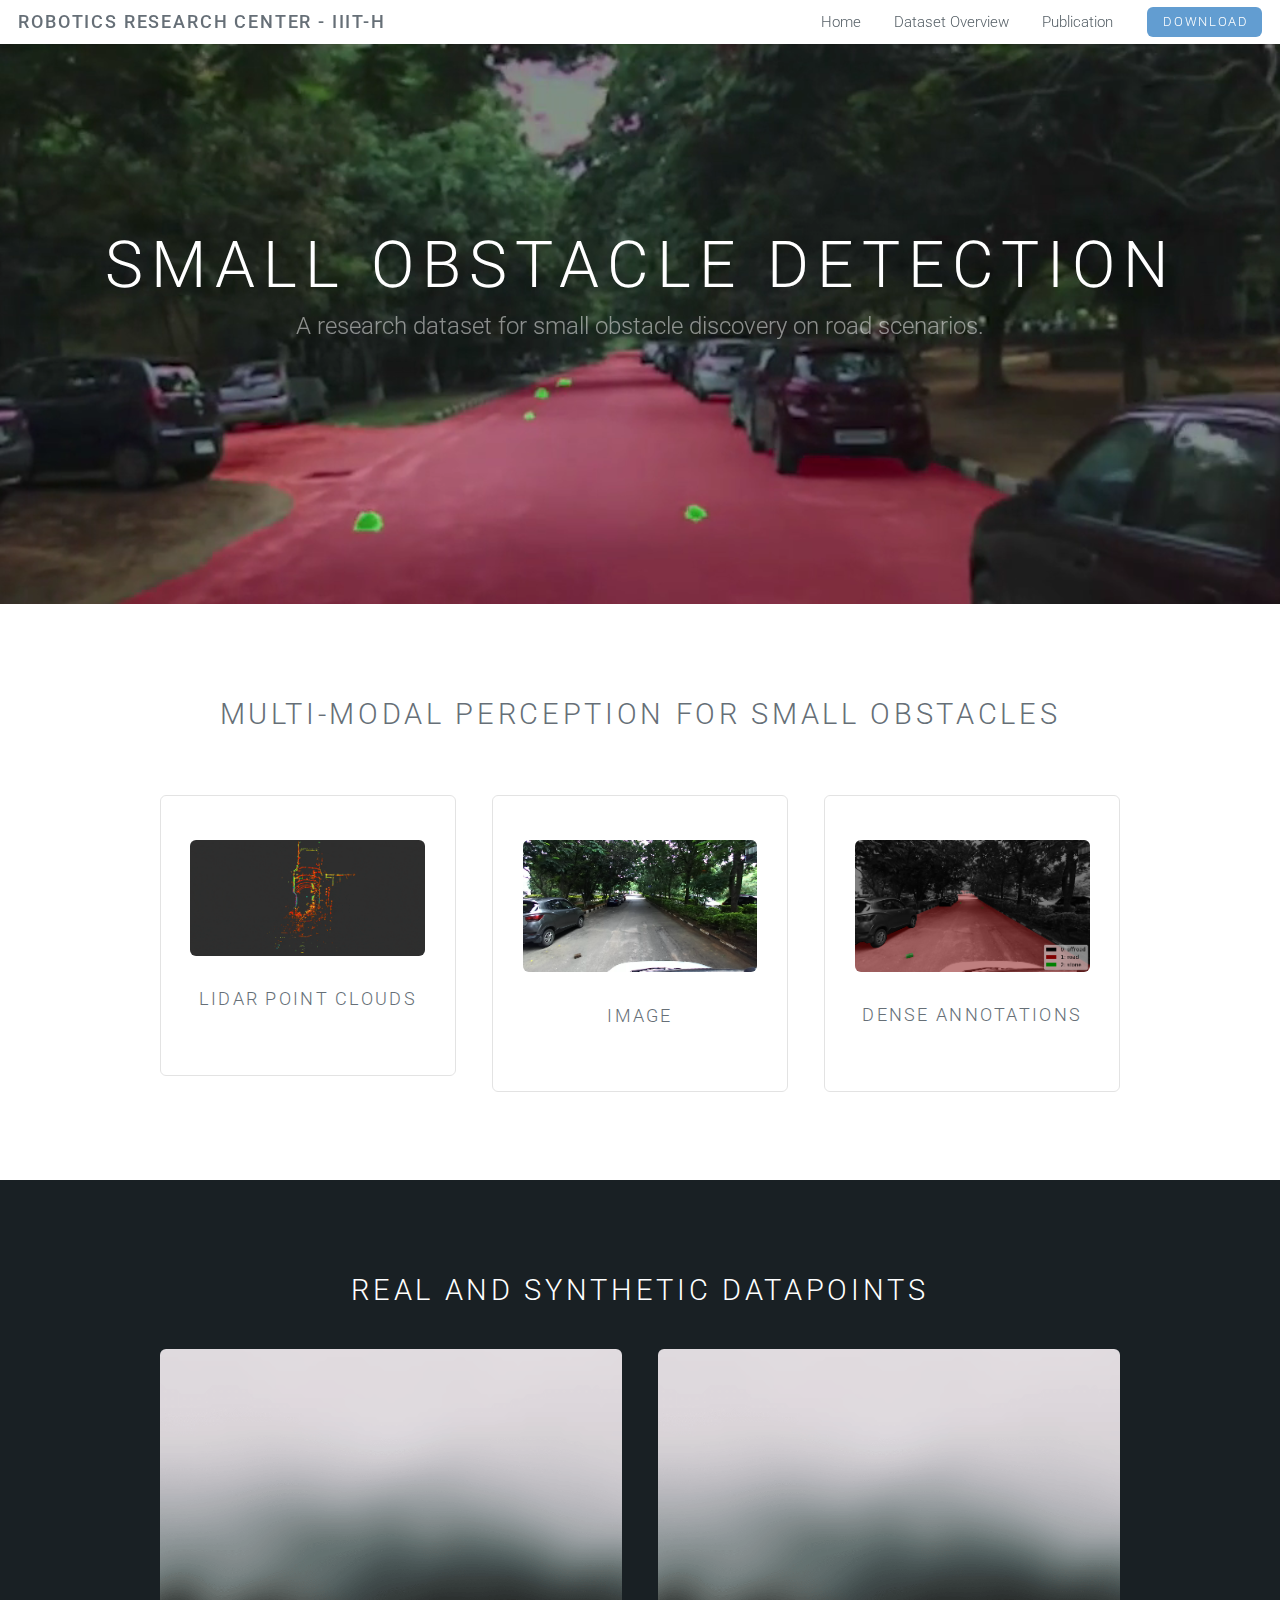
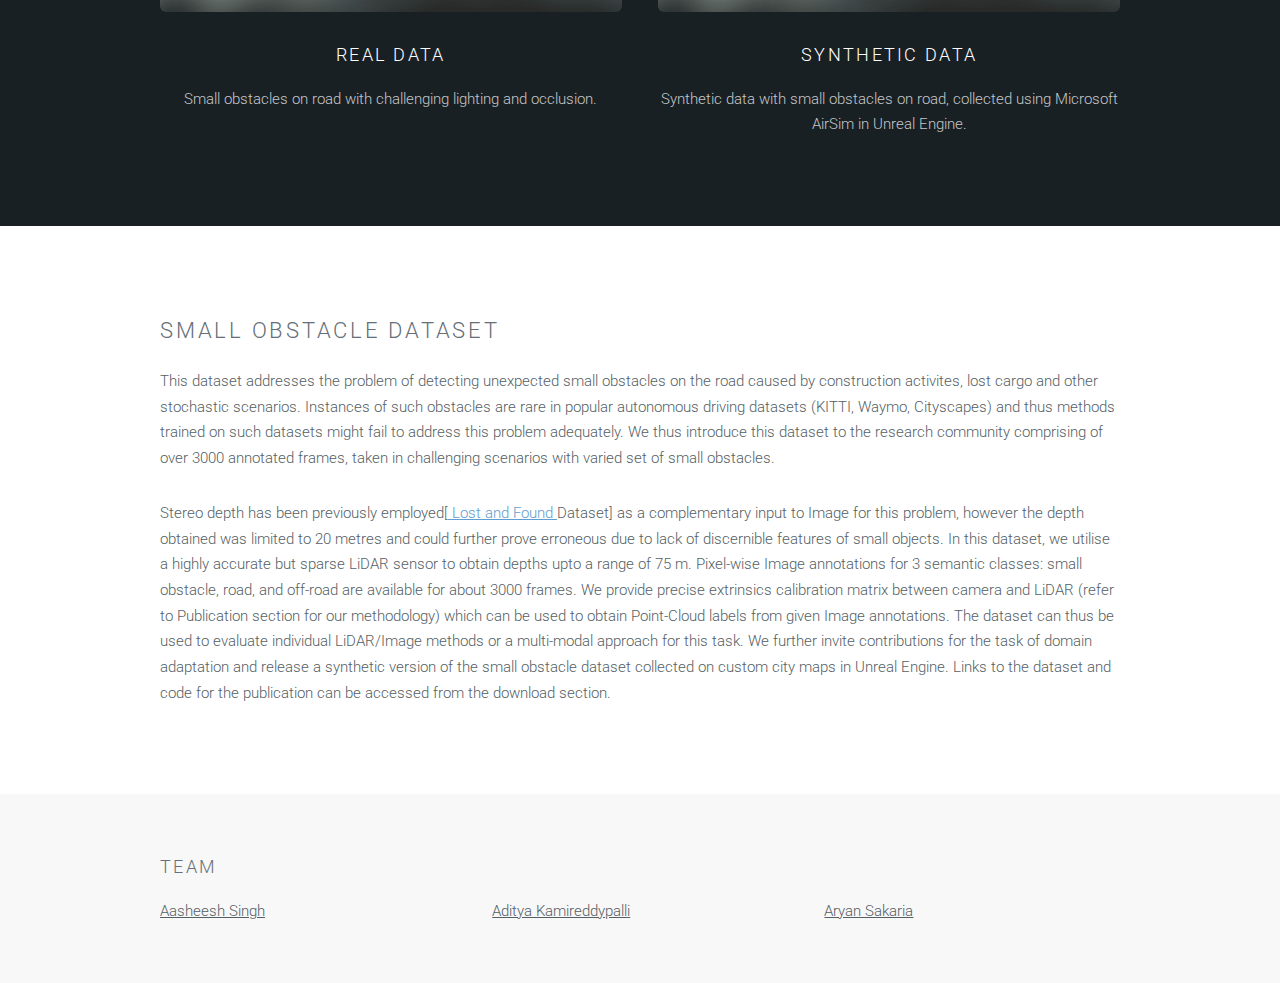
==== commit 42adbe64: "banner adjusted and publication video added" ====
--- a/index.html
+++ b/index.html
@@ -78,7 +78,7 @@
 	<!-- Banner -->
 	<section id="banner">
 		<video class="lazy" autoplay muted loop playsinline poster="lazy_load.png">
-			<source data-src="images/index/seq_3.mp4" type="video/mp4">
+			<source data-src="images/index/seq_3_crop.mp4" type="video/mp4">
 			</video>
 
 			<!-- <video autoplay loop muted playsinline src="seq_3.mp4"></video> -->
--- a/css/style.css
+++ b/css/style.css
@@ -1189,7 +1189,9 @@
     overflow: hidden;
     position: absolute;
     right: 50%;
-    width: auto; }
+    width: auto;
+	
+	}
  /* #banner:before {
     -moz-transition: opacity 3s ease;
     -webkit-transition: opacity 3s ease;
